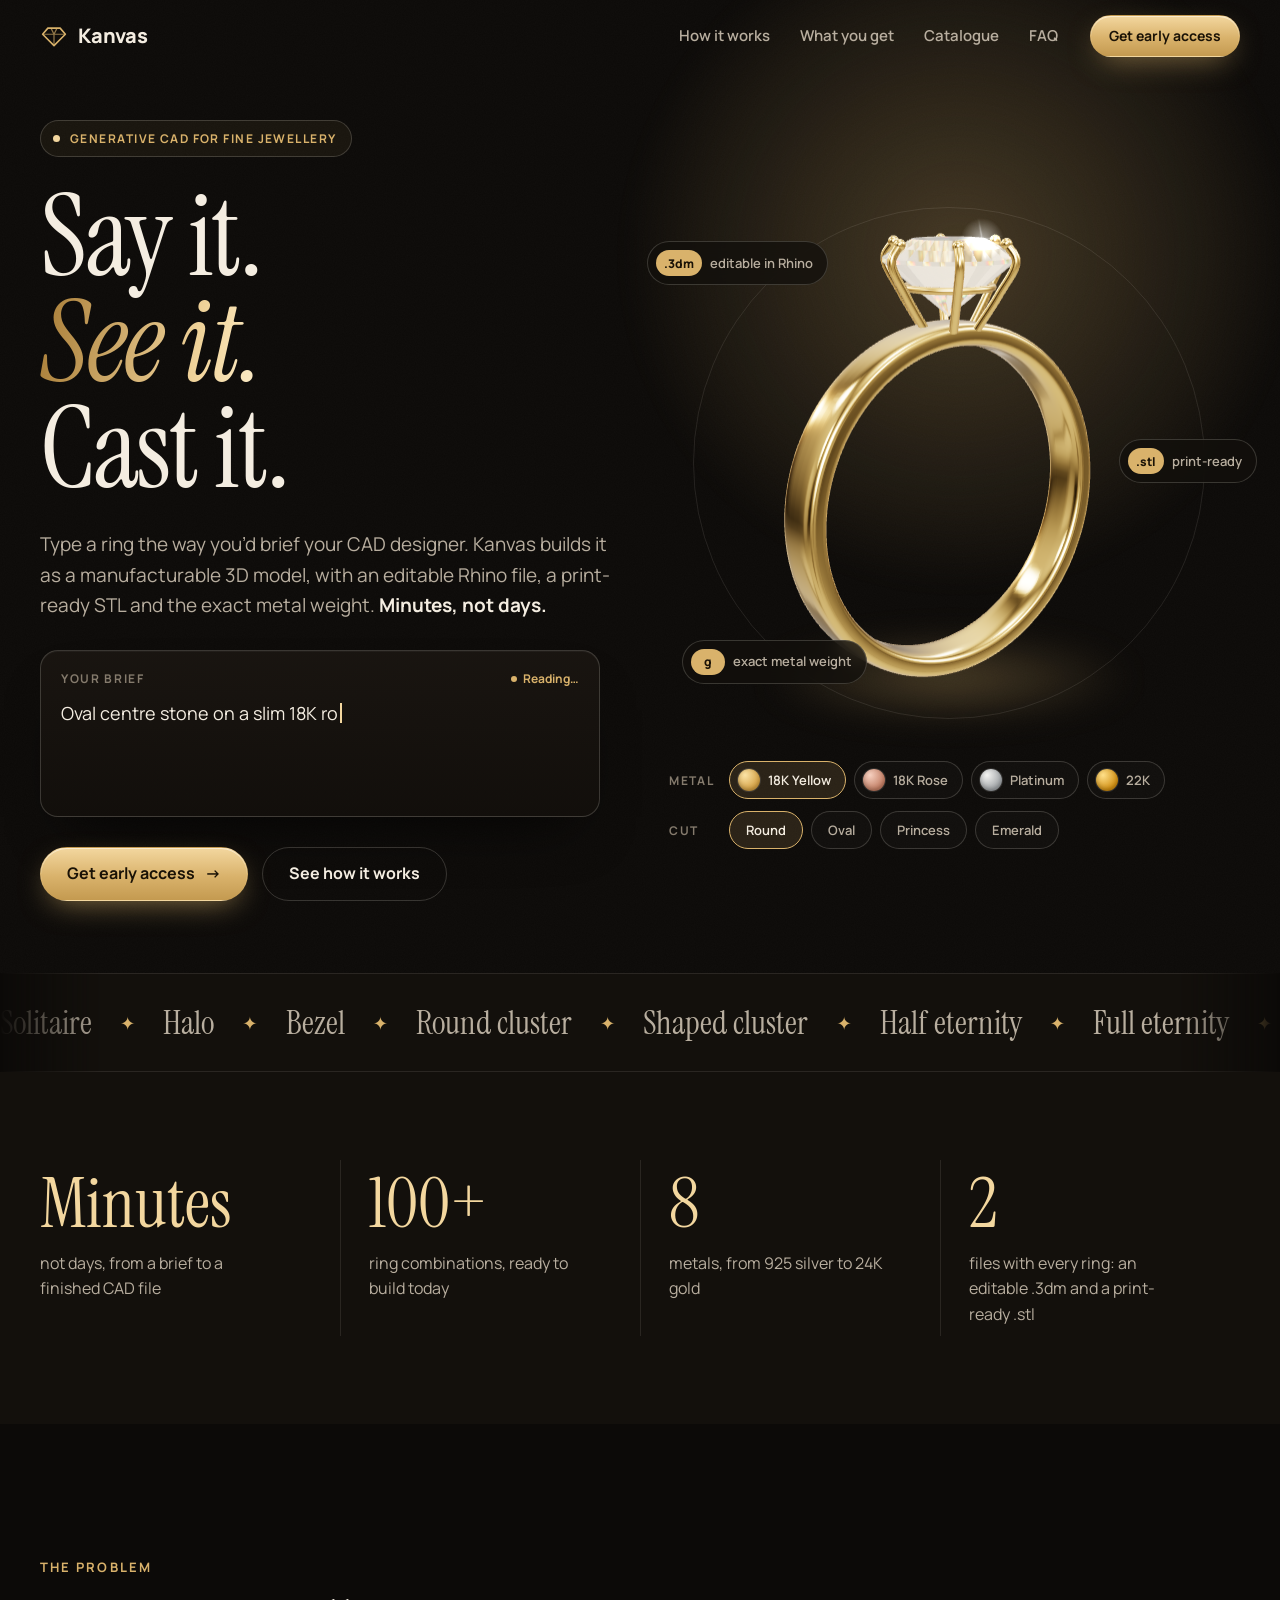
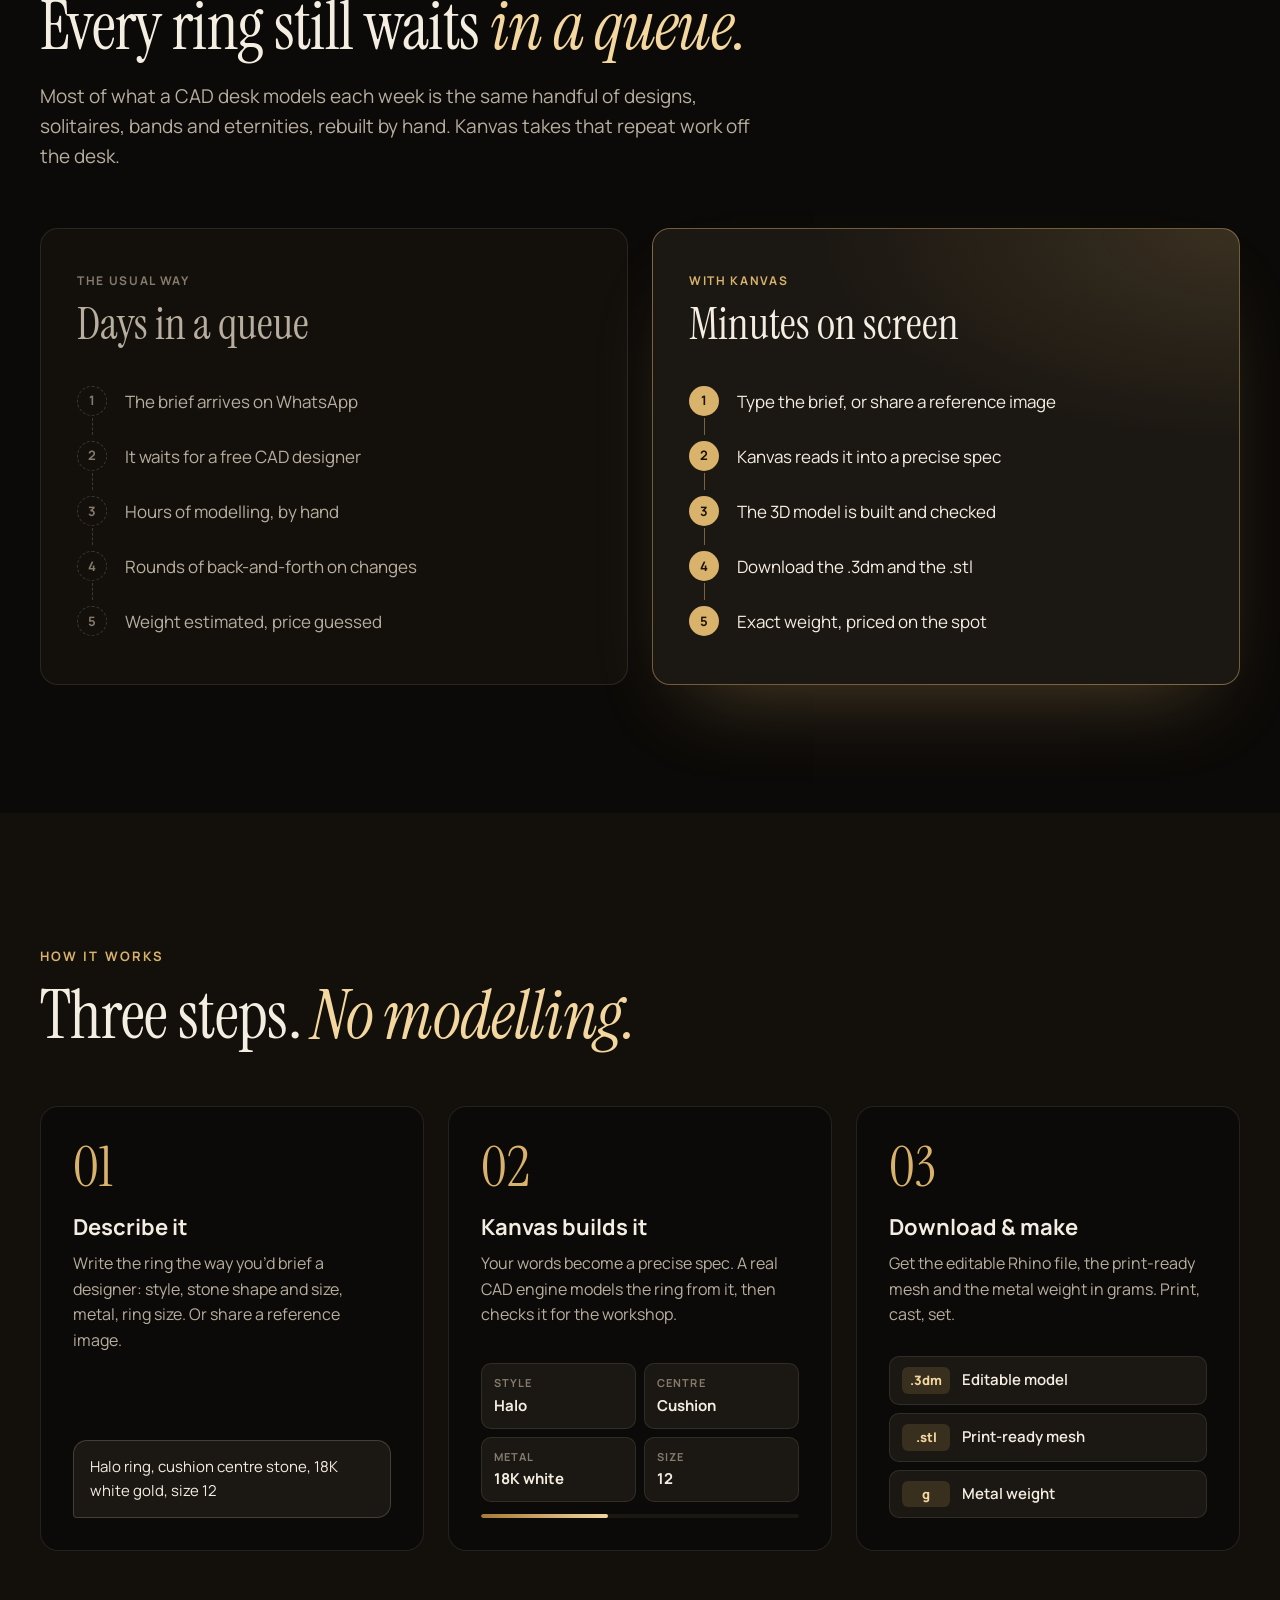
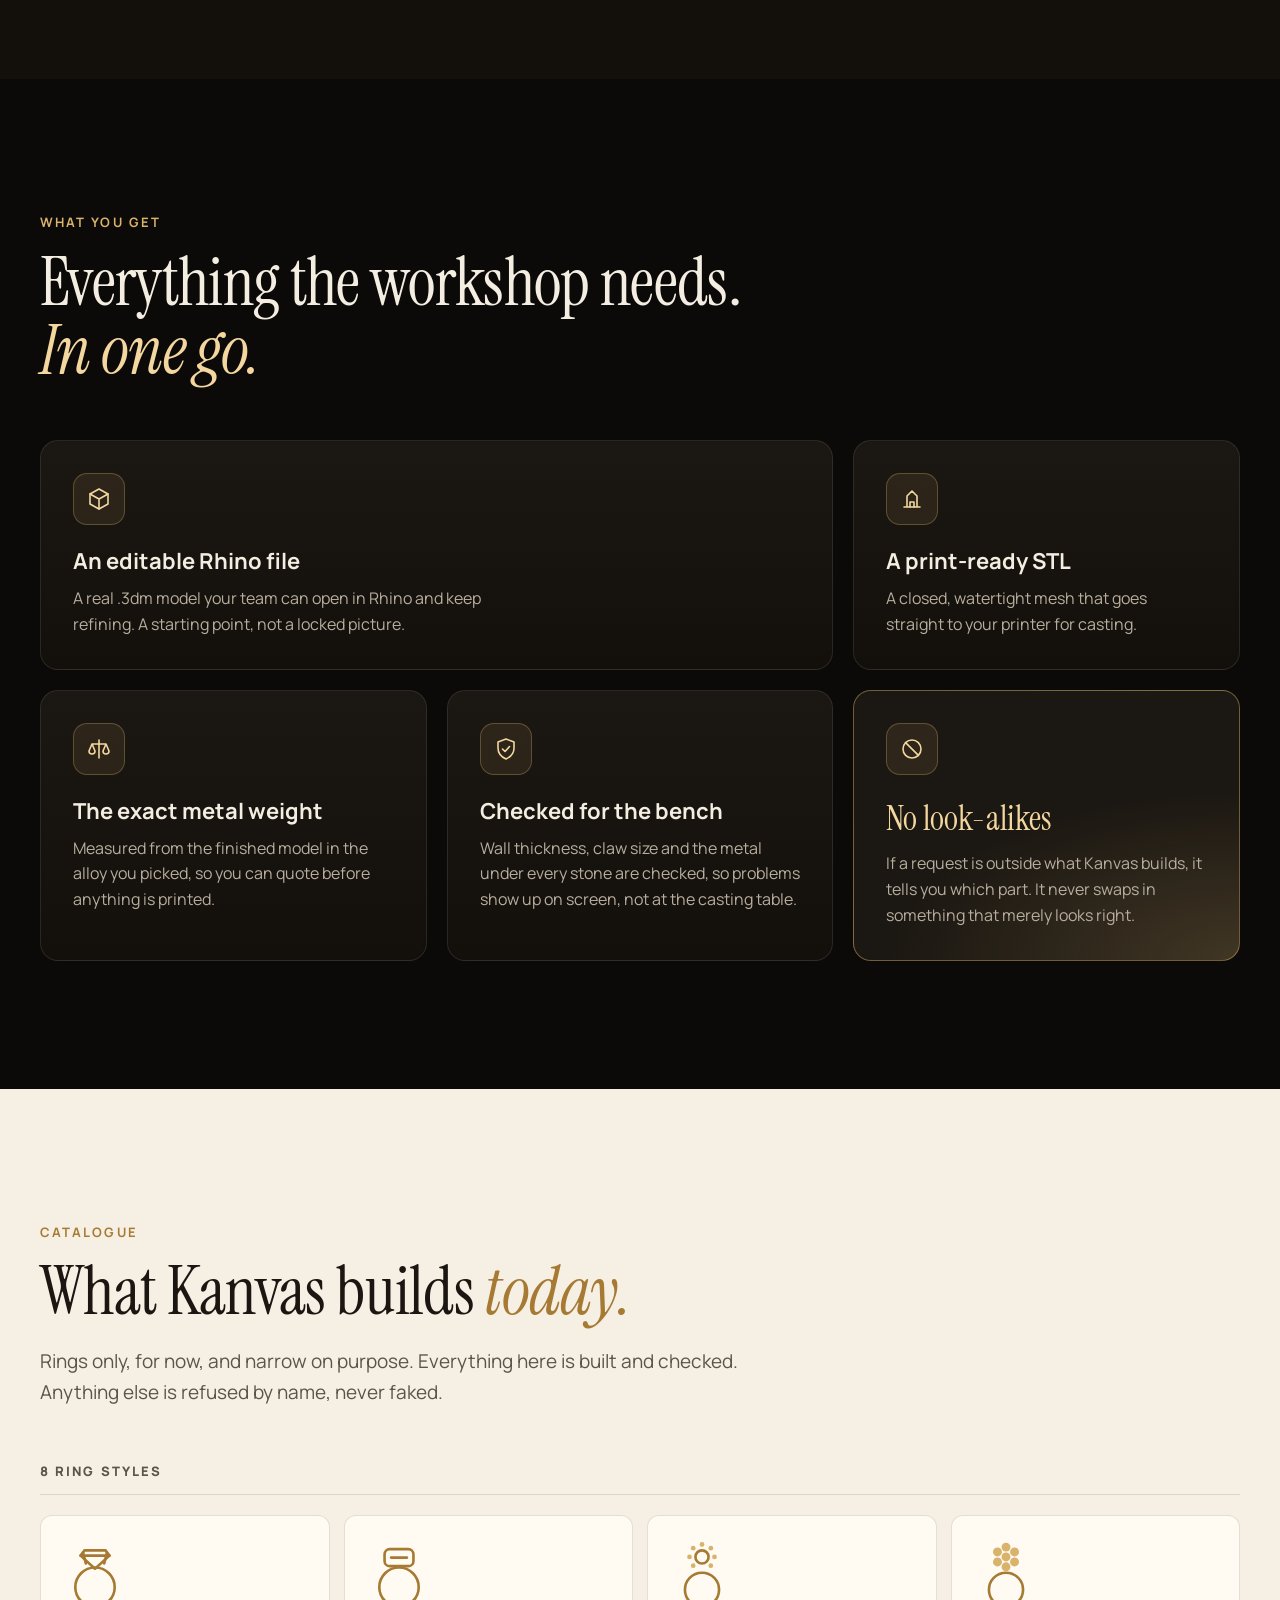
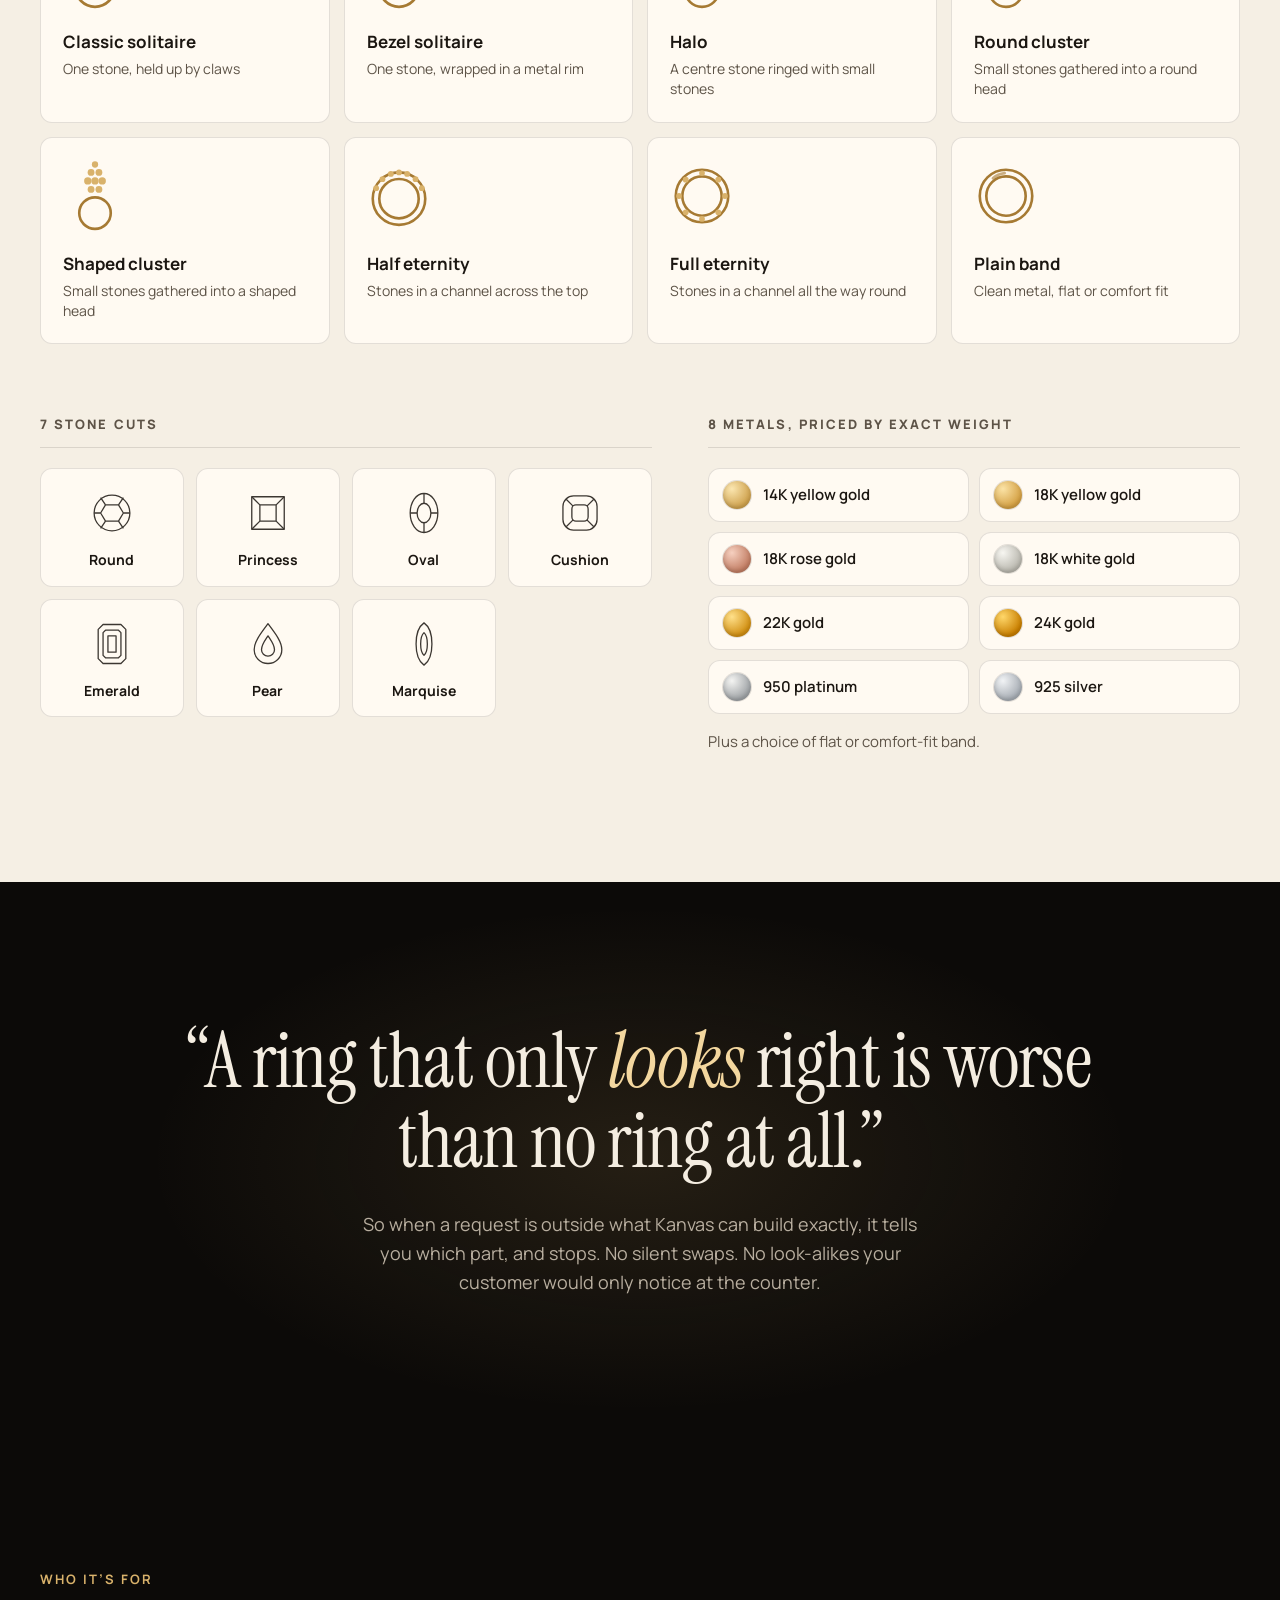
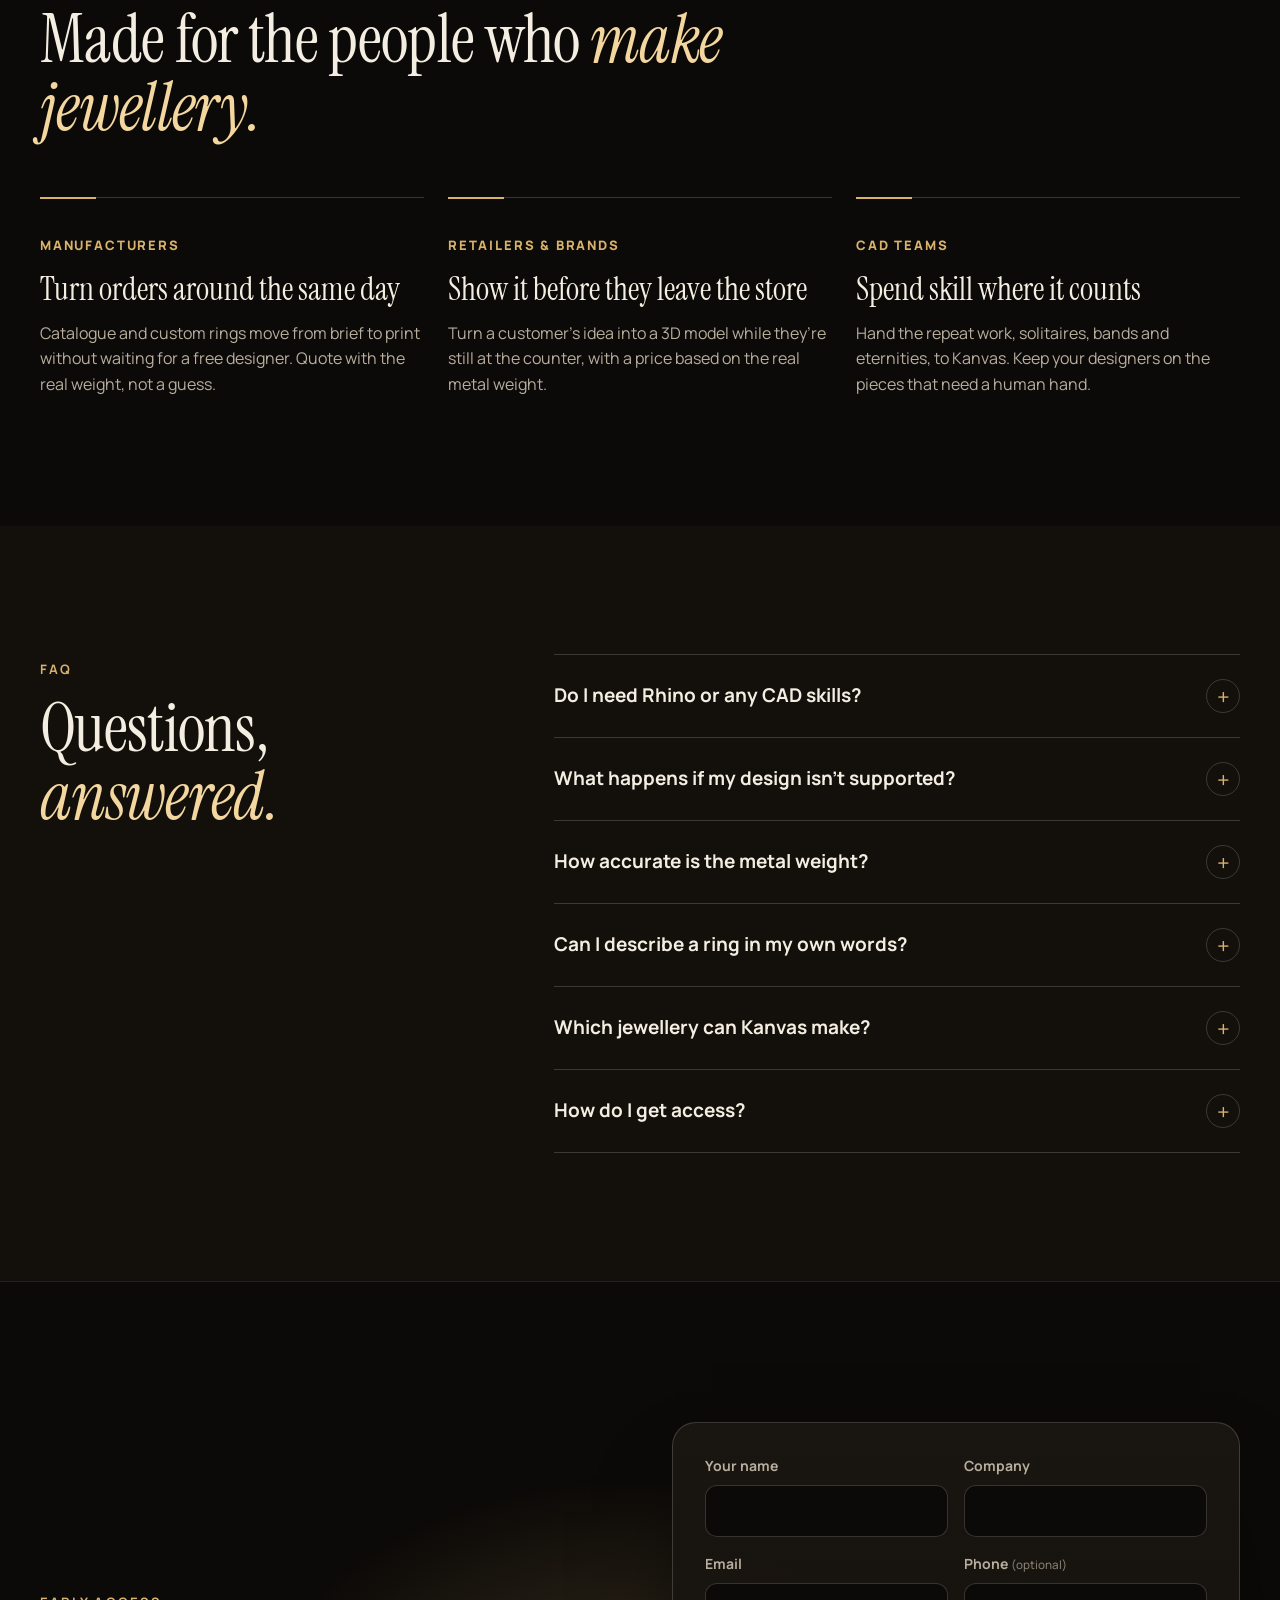
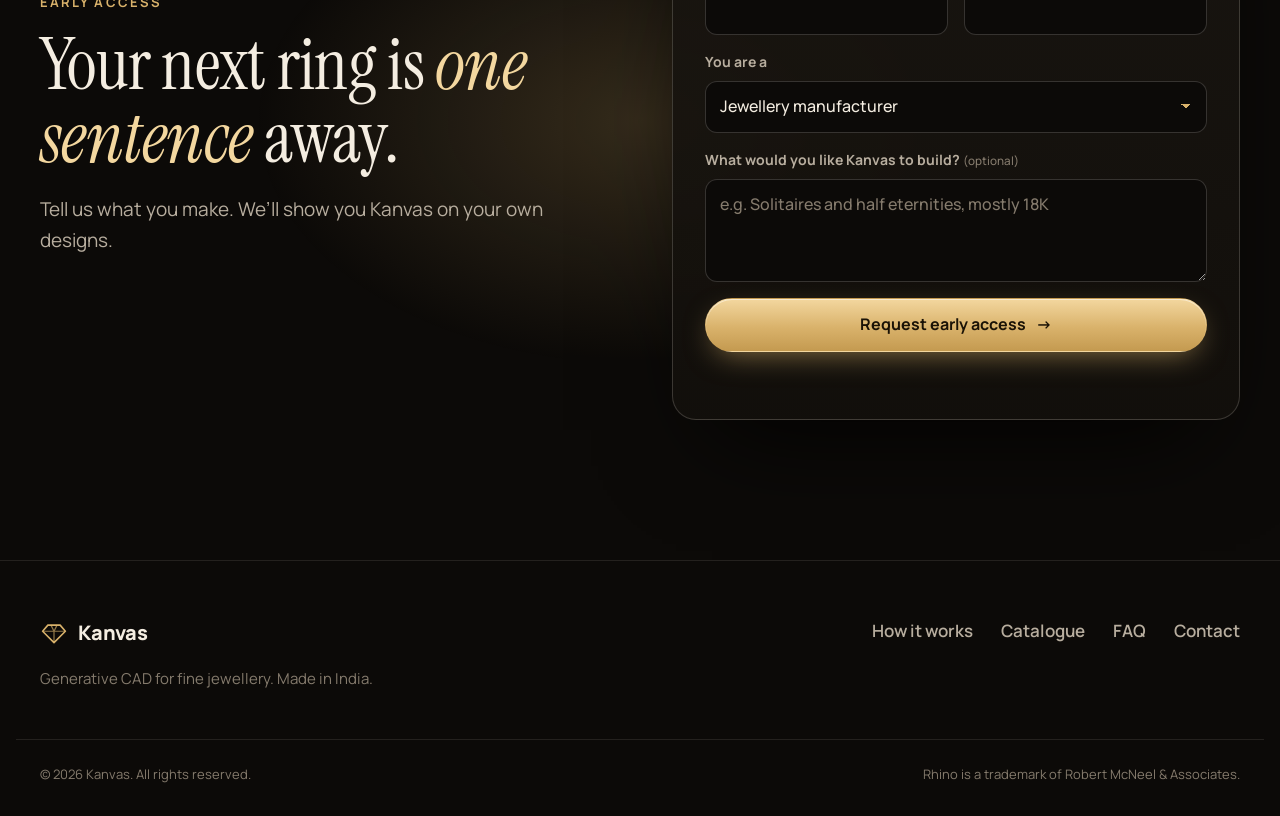
==== index.html @ 53a85f0c "first commit" ====
<!doctype html>
<html lang="en-IN">
<head>
  <meta charset="utf-8">
  <meta name="viewport" content="width=device-width, initial-scale=1, viewport-fit=cover">
  <title>Kanvas — Describe a ring. Get it CAD-ready in minutes.</title>
  <meta name="description" content="Kanvas is generative CAD for fine jewellery. Describe a ring in plain words and get a manufacturable 3D model: an editable Rhino file, a print-ready STL and the exact metal weight — in minutes, not days.">
  <meta name="theme-color" content="#0c0a08">

  <!-- Social previews. Replace /assets/og.png with the absolute URL
       (https://your-domain/assets/og.png) once the domain is live:
       WhatsApp, LinkedIn and Facebook ignore relative image paths. -->
  <meta property="og:type" content="website">
  <meta property="og:site_name" content="Kanvas">
  <meta property="og:title" content="Kanvas — Describe a ring. Get it CAD-ready in minutes.">
  <meta property="og:description" content="Generative CAD for fine jewellery. An editable Rhino file, a print-ready STL and the exact metal weight — from one sentence.">
  <meta property="og:image" content="/assets/og.png">
  <meta property="og:image:width" content="1200">
  <meta property="og:image:height" content="630">
  <meta name="twitter:card" content="summary_large_image">

  <link rel="icon" href="/assets/favicon.svg" type="image/svg+xml">
  <link rel="apple-touch-icon" href="/assets/apple-touch-icon.png">

  <link rel="preconnect" href="https://fonts.googleapis.com">
  <link rel="preconnect" href="https://fonts.gstatic.com" crossorigin>
  <link rel="stylesheet" href="https://fonts.googleapis.com/css2?family=Instrument+Serif:ital@0;1&family=Manrope:wght@400;500;600;700;800&display=swap">
  <link rel="stylesheet" href="/styles.css">
  <link rel="modulepreload" href="/vendor/three-0.185.1/three.core.min.js">

  <script type="application/ld+json">
  {
    "@context": "https://schema.org",
    "@type": "SoftwareApplication",
    "name": "Kanvas",
    "applicationCategory": "DesignApplication",
    "operatingSystem": "Web",
    "description": "Generative CAD for fine jewellery: describe a ring and get a manufacturable 3D model, an editable Rhino file, a print-ready STL and the exact metal weight."
  }
  </script>
</head>
<body>
  <a class="skip" href="#main">Skip to content</a>

  <!-- ───────────────────────── Navigation ───────────────────────── -->
  <header class="nav" data-nav>
    <div class="shell nav__inner">
      <a class="brand" href="#top" aria-label="Kanvas home">
        <svg class="brand__mark" viewBox="0 0 32 32" aria-hidden="true">
          <path d="M9 7h14l6 7-13 13L3 14z" fill="none" stroke="currentColor" stroke-width="1.8" stroke-linejoin="round"/>
          <path d="M3 14h26M12.5 7 16 14l3.5-7M16 14v13" fill="none" stroke="currentColor" stroke-width="1.4" stroke-linejoin="round" opacity=".65"/>
        </svg>
        <span>Kanvas</span>
      </a>

      <nav class="nav__links" id="nav-links" aria-label="Main">
        <a href="#how">How it works</a>
        <a href="#outputs">What you get</a>
        <a href="#catalogue">Catalogue</a>
        <a href="#faq">FAQ</a>
        <a class="btn btn--gold btn--sm nav__cta-mobile" href="#access">Get early access</a>
      </nav>

      <a class="btn btn--gold btn--sm nav__cta" href="#access">Get early access</a>

      <button class="nav__toggle" type="button" aria-expanded="false" aria-controls="nav-links" data-nav-toggle>
        <span class="sr-only">Open menu</span>
        <span aria-hidden="true"></span><span aria-hidden="true"></span>
      </button>
    </div>
  </header>

  <main id="main">

    <!-- ───────────────────────── Hero ───────────────────────── -->
    <section class="hero" id="top">
      <div class="hero__glow" aria-hidden="true"></div>
      <div class="shell hero__grid">

        <div class="hero__copy">
          <p class="eyebrow eyebrow--pill"><span class="dot" aria-hidden="true"></span> Generative CAD for fine jewellery</p>

          <h1 class="hero__title">
            Say it.<br>
            <em class="shine">See it.</em><br>
            Cast it.
          </h1>

          <p class="hero__lead">
            Type a ring the way you’d brief your CAD designer. Kanvas builds it as a
            manufacturable 3D model, with an editable Rhino file, a print-ready STL and the
            exact metal weight. <strong>Minutes, not days.</strong>
          </p>

          <!-- Live demo: the brief types itself, then the ring on the right changes to match. -->
          <div class="brief">
            <div class="brief__head">
              <span class="brief__label">Your brief</span>
              <span class="brief__status" data-brief-status>Reading…</span>
            </div>
            <p class="brief__text"><span data-brief-text>A round solitaire, about 1 carat, in 18K yellow gold. Comfort fit, size 14.</span><span class="caret" aria-hidden="true"></span></p>
            <ul class="brief__chips" data-brief-chips aria-label="What Kanvas read from the brief"></ul>
          </div>

          <div class="hero__ctas">
            <a class="btn btn--gold" href="#access">Get early access <span aria-hidden="true">→</span></a>
            <a class="btn btn--ghost" href="#how">See how it works</a>
          </div>
        </div>

        <div class="hero__stage-wrap">
          <div class="stage" data-stage>
            <!-- Shown until the 3D ring loads, and kept if the browser has no WebGL. -->
            <svg class="stage__fallback" viewBox="0 0 400 400" aria-hidden="true">
              <defs>
                <linearGradient id="fb-gold" x1="0" y1="0" x2="1" y2="1">
                  <stop offset="0" stop-color="#f6dca3"/><stop offset=".45" stop-color="#c9973f"/><stop offset="1" stop-color="#7a5320"/>
                </linearGradient>
                <linearGradient id="fb-gem" x1="0" y1="0" x2="0" y2="1">
                  <stop offset="0" stop-color="#ffffff"/><stop offset="1" stop-color="#b9c6d6"/>
                </linearGradient>
              </defs>
              <ellipse cx="200" cy="245" rx="112" ry="112" fill="none" stroke="url(#fb-gold)" stroke-width="22"/>
              <path d="M168 104h64l18 22-50 52-50-52z" fill="url(#fb-gem)" opacity=".92"/>
              <path d="M150 126h100M184 104l16 22 16-22M200 126v52" stroke="#8fa0b5" stroke-width="2" fill="none" opacity=".6"/>
            </svg>
            <canvas class="stage__canvas" data-ring-canvas aria-label="A 3D ring you can rotate by dragging" role="img"></canvas>

            <span class="tag tag--a" aria-hidden="true"><b>.3dm</b> editable in Rhino</span>
            <span class="tag tag--b" aria-hidden="true"><b>.stl</b> print-ready</span>
            <span class="tag tag--c" aria-hidden="true"><b>g</b> exact metal weight</span>
          </div>

          <div class="tryit" role="group" aria-label="Try it: change the ring">
            <div class="tryit__row">
              <span class="tryit__label">Metal</span>
              <div class="tryit__opts" data-control="metal">
                <button type="button" class="swatch" data-value="yellow18" aria-pressed="true" title="18K yellow gold"><i style="--c1:#fbe3a6;--c2:#d4a043"></i><span>18K Yellow</span></button>
                <button type="button" class="swatch" data-value="rose18" aria-pressed="false" title="18K rose gold"><i style="--c1:#f6d0c0;--c2:#c27d63"></i><span>18K Rose</span></button>
                <button type="button" class="swatch" data-value="platinum" aria-pressed="false" title="950 platinum"><i style="--c1:#f4f4f2;--c2:#9fa3a6"></i><span>Platinum</span></button>
                <button type="button" class="swatch" data-value="gold22" aria-pressed="false" title="22K gold"><i style="--c1:#ffe08a;--c2:#d18f12"></i><span>22K</span></button>
              </div>
            </div>
            <div class="tryit__row">
              <span class="tryit__label">Cut</span>
              <div class="tryit__opts" data-control="cut">
                <button type="button" class="pill" data-value="round" aria-pressed="true">Round</button>
                <button type="button" class="pill" data-value="oval" aria-pressed="false">Oval</button>
                <button type="button" class="pill" data-value="princess" aria-pressed="false">Princess</button>
                <button type="button" class="pill" data-value="emerald" aria-pressed="false">Emerald</button>
              </div>
            </div>
          </div>
        </div>

      </div>
    </section>

    <!-- ───────────────────────── Marquee ───────────────────────── -->
    <div class="marquee" aria-label="Ring styles, stone cuts and metals Kanvas builds">
      <div class="marquee__track">
        <ul>
          <li>Solitaire</li><li>Halo</li><li>Bezel</li><li>Round cluster</li><li>Shaped cluster</li><li>Half eternity</li><li>Full eternity</li><li>Plain band</li>
          <li>Round</li><li>Princess</li><li>Oval</li><li>Cushion</li><li>Emerald</li><li>Pear</li><li>Marquise</li>
          <li>14K</li><li>18K</li><li>22K</li><li>24K</li><li>Platinum</li><li>Silver</li>
        </ul>
        <ul aria-hidden="true">
          <li>Solitaire</li><li>Halo</li><li>Bezel</li><li>Round cluster</li><li>Shaped cluster</li><li>Half eternity</li><li>Full eternity</li><li>Plain band</li>
          <li>Round</li><li>Princess</li><li>Oval</li><li>Cushion</li><li>Emerald</li><li>Pear</li><li>Marquise</li>
          <li>14K</li><li>18K</li><li>22K</li><li>24K</li><li>Platinum</li><li>Silver</li>
        </ul>
      </div>
    </div>

    <!-- ───────────────────────── Numbers ───────────────────────── -->
    <section class="stats" aria-label="Kanvas in numbers">
      <div class="shell stats__grid">
        <div class="stat" data-reveal>
          <b class="stat__n">Minutes</b>
          <span>not days, from a brief to a finished CAD file</span>
        </div>
        <div class="stat" data-reveal>
          <b class="stat__n"><span data-count="100">100</span>+</b>
          <span>ring combinations, ready to build today</span>
        </div>
        <div class="stat" data-reveal>
          <b class="stat__n" data-count="8">8</b>
          <span>metals, from 925 silver to 24K gold</span>
        </div>
        <div class="stat" data-reveal>
          <b class="stat__n" data-count="2">2</b>
          <span>files with every ring: an editable .3dm and a print-ready .stl</span>
        </div>
      </div>
    </section>

    <!-- ───────────────────────── Before / after ───────────────────────── -->
    <section class="section">
      <div class="shell">
        <div class="section__head" data-reveal>
          <p class="eyebrow">The problem</p>
          <h2>Every ring still waits <em>in a queue.</em></h2>
          <p class="section__sub">
            Most of what a CAD desk models each week is the same handful of designs,
            solitaires, bands and eternities, rebuilt by hand. Kanvas takes that repeat work
            off the desk.
          </p>
        </div>

        <div class="versus">
          <article class="versus__card versus__card--old" data-reveal>
            <header>
              <span class="versus__tag">The usual way</span>
              <h3>Days in a queue</h3>
            </header>
            <ol class="timeline">
              <li>The brief arrives on WhatsApp</li>
              <li>It waits for a free CAD designer</li>
              <li>Hours of modelling, by hand</li>
              <li>Rounds of back-and-forth on changes</li>
              <li>Weight estimated, price guessed</li>
            </ol>
          </article>

          <article class="versus__card versus__card--new" data-reveal>
            <header>
              <span class="versus__tag">With Kanvas</span>
              <h3>Minutes on screen</h3>
            </header>
            <ol class="timeline timeline--gold">
              <li>Type the brief, or share a reference image</li>
              <li>Kanvas reads it into a precise spec</li>
              <li>The 3D model is built and checked</li>
              <li>Download the .3dm and the .stl</li>
              <li>Exact weight, priced on the spot</li>
            </ol>
          </article>
        </div>
      </div>
    </section>

    <!-- ───────────────────────── How it works ───────────────────────── -->
    <section class="section section--tint" id="how">
      <div class="shell">
        <div class="section__head" data-reveal>
          <p class="eyebrow">How it works</p>
          <h2>Three steps. <em>No modelling.</em></h2>
        </div>

        <div class="steps">
          <article class="step" data-reveal>
            <span class="step__n">01</span>
            <h3>Describe it</h3>
            <p>Write the ring the way you’d brief a designer: style, stone shape and size, metal, ring size. Or share a reference image.</p>
            <div class="step__visual">
              <div class="bubble">Halo ring, cushion centre stone, 18K white gold, size 12</div>
            </div>
          </article>

          <article class="step" data-reveal>
            <span class="step__n">02</span>
            <h3>Kanvas builds it</h3>
            <p>Your words become a precise spec. A real CAD engine models the ring from it, then checks it for the workshop.</p>
            <div class="step__visual">
              <dl class="spec">
                <div><dt>Style</dt><dd>Halo</dd></div>
                <div><dt>Centre</dt><dd>Cushion</dd></div>
                <div><dt>Metal</dt><dd>18K white</dd></div>
                <div><dt>Size</dt><dd>12</dd></div>
              </dl>
              <div class="progress" aria-hidden="true"><i></i></div>
            </div>
          </article>

          <article class="step" data-reveal>
            <span class="step__n">03</span>
            <h3>Download &amp; make</h3>
            <p>Get the editable Rhino file, the print-ready mesh and the metal weight in grams. Print, cast, set.</p>
            <div class="step__visual">
              <ul class="files">
                <li><span class="files__ext">.3dm</span> Editable model</li>
                <li><span class="files__ext">.stl</span> Print-ready mesh</li>
                <li><span class="files__ext">g</span> Metal weight</li>
              </ul>
            </div>
          </article>
        </div>
      </div>
    </section>

    <!-- ───────────────────────── Outputs ───────────────────────── -->
    <section class="section" id="outputs">
      <div class="shell">
        <div class="section__head" data-reveal>
          <p class="eyebrow">What you get</p>
          <h2>Everything the workshop needs. <em>In one go.</em></h2>
        </div>

        <div class="bento">
          <article class="card card--wide" data-reveal>
            <div class="card__icon" aria-hidden="true">
              <svg viewBox="0 0 24 24"><path d="M12 2 3 7v10l9 5 9-5V7z"/><path d="M3 7l9 5 9-5M12 12v10"/></svg>
            </div>
            <h3>An editable Rhino file</h3>
            <p>A real .3dm model your team can open in Rhino and keep refining. A starting point, not a locked picture.</p>
          </article>

          <article class="card" data-reveal>
            <div class="card__icon" aria-hidden="true">
              <svg viewBox="0 0 24 24"><path d="M4 20h16M7 20V9l5-5 5 5v11"/><path d="M10 20v-5h4v5"/></svg>
            </div>
            <h3>A print-ready STL</h3>
            <p>A closed, watertight mesh that goes straight to your printer for casting.</p>
          </article>

          <article class="card" data-reveal>
            <div class="card__icon" aria-hidden="true">
              <svg viewBox="0 0 24 24"><path d="M12 3v18M5 7h14M5 7l-3 7a3 3 0 0 0 6 0zM19 7l-3 7a3 3 0 0 0 6 0z"/></svg>
            </div>
            <h3>The exact metal weight</h3>
            <p>Measured from the finished model in the alloy you picked, so you can quote before anything is printed.</p>
          </article>

          <article class="card" data-reveal>
            <div class="card__icon" aria-hidden="true">
              <svg viewBox="0 0 24 24"><path d="M12 2 4 5v6c0 5 3.5 9 8 11 4.5-2 8-6 8-11V5z"/><path d="m8.5 12 2.5 2.5 4.5-5"/></svg>
            </div>
            <h3>Checked for the bench</h3>
            <p>Wall thickness, claw size and the metal under every stone are checked, so problems show up on screen, not at the casting table.</p>
          </article>

          <article class="card card--gold" data-reveal>
            <div class="card__icon" aria-hidden="true">
              <svg viewBox="0 0 24 24"><circle cx="12" cy="12" r="9"/><path d="M5.6 5.6l12.8 12.8"/></svg>
            </div>
            <h3>No look-alikes</h3>
            <p>If a request is outside what Kanvas builds, it tells you which part. It never swaps in something that merely looks right.</p>
          </article>
        </div>
      </div>
    </section>

    <!-- ───────────────────────── Catalogue ───────────────────────── -->
    <section class="section section--paper" id="catalogue">
      <div class="shell">
        <div class="section__head" data-reveal>
          <p class="eyebrow">Catalogue</p>
          <h2>What Kanvas builds <em>today.</em></h2>
          <p class="section__sub">
            Rings only, for now, and narrow on purpose. Everything here is built and checked.
            Anything else is refused by name, never faked.
          </p>
        </div>

        <h3 class="cat__title" data-reveal>8 ring styles</h3>
        <ul class="styles">
          <li class="style" data-reveal>
            <svg viewBox="0 0 64 64" aria-hidden="true"><circle cx="32" cy="42" r="15"/><path d="M24 14h16l3 4-11 10-11-10z"/><path d="M21 18h22M25 24l-2-8M39 24l2-8"/></svg>
            <b>Classic solitaire</b><span>One stone, held up by claws</span>
          </li>
          <li class="style" data-reveal>
            <svg viewBox="0 0 64 64" aria-hidden="true"><circle cx="32" cy="42" r="15"/><rect x="21" y="13" width="22" height="13" rx="4"/><path d="M26 19.5h12"/></svg>
            <b>Bezel solitaire</b><span>One stone, wrapped in a metal rim</span>
          </li>
          <li class="style" data-reveal>
            <svg viewBox="0 0 64 64" aria-hidden="true"><circle cx="32" cy="44" r="13"/><circle cx="32" cy="19" r="5"/><g class="fill"><circle cx="32" cy="9.5" r="1.8"/><circle cx="38.7" cy="12.3" r="1.8"/><circle cx="41.5" cy="19" r="1.8"/><circle cx="38.7" cy="25.7" r="1.8"/><circle cx="25.3" cy="25.7" r="1.8"/><circle cx="22.5" cy="19" r="1.8"/><circle cx="25.3" cy="12.3" r="1.8"/></g></svg>
            <b>Halo</b><span>A centre stone ringed with small stones</span>
          </li>
          <li class="style" data-reveal>
            <svg viewBox="0 0 64 64" aria-hidden="true"><circle cx="32" cy="44" r="13"/><g class="fill"><circle cx="32" cy="19" r="3.4"/><circle cx="32" cy="11.5" r="3.4"/><circle cx="32" cy="26.5" r="3.4"/><circle cx="25.5" cy="15.2" r="3.4"/><circle cx="38.5" cy="15.2" r="3.4"/><circle cx="25.5" cy="22.8" r="3.4"/><circle cx="38.5" cy="22.8" r="3.4"/></g></svg>
            <b>Round cluster</b><span>Small stones gathered into a round head</span>
          </li>
          <li class="style" data-reveal>
            <svg viewBox="0 0 64 64" aria-hidden="true"><circle cx="32" cy="45" r="12"/><g class="fill"><circle cx="32" cy="8" r="2.4"/><circle cx="29" cy="14" r="2.6"/><circle cx="35" cy="14" r="2.6"/><circle cx="26.5" cy="20.5" r="2.8"/><circle cx="32" cy="20.5" r="2.8"/><circle cx="37.5" cy="20.5" r="2.8"/><circle cx="29" cy="27" r="2.6"/><circle cx="35" cy="27" r="2.6"/></g></svg>
            <b>Shaped cluster</b><span>Small stones gathered into a shaped head</span>
          </li>
          <li class="style" data-reveal>
            <svg viewBox="0 0 64 64" aria-hidden="true"><circle cx="32" cy="34" r="20"/><circle cx="32" cy="34" r="15"/><g class="fill"><circle cx="14.6" cy="26" r="2.2"/><circle cx="19.4" cy="19.2" r="2.2"/><circle cx="25.8" cy="15.2" r="2.2"/><circle cx="32" cy="14" r="2.2"/><circle cx="38.2" cy="15.2" r="2.2"/><circle cx="44.6" cy="19.2" r="2.2"/><circle cx="49.4" cy="26" r="2.2"/></g></svg>
            <b>Half eternity</b><span>Stones in a channel across the top</span>
          </li>
          <li class="style" data-reveal>
            <svg viewBox="0 0 64 64" aria-hidden="true"><circle cx="32" cy="32" r="20"/><circle cx="32" cy="32" r="15"/><g class="fill"><circle cx="32" cy="14.5" r="2.2"/><circle cx="44.4" cy="19.6" r="2.2"/><circle cx="49.5" cy="32" r="2.2"/><circle cx="44.4" cy="44.4" r="2.2"/><circle cx="32" cy="49.5" r="2.2"/><circle cx="19.6" cy="44.4" r="2.2"/><circle cx="14.5" cy="32" r="2.2"/><circle cx="19.6" cy="19.6" r="2.2"/></g></svg>
            <b>Full eternity</b><span>Stones in a channel all the way round</span>
          </li>
          <li class="style" data-reveal>
            <svg viewBox="0 0 64 64" aria-hidden="true"><circle cx="32" cy="32" r="20"/><circle cx="32" cy="32" r="15"/><path d="M22 18.5a17.5 17.5 0 0 1 9-3.9" opacity=".6"/></svg>
            <b>Plain band</b><span>Clean metal, flat or comfort fit</span>
          </li>
        </ul>

        <div class="cat__split">
          <div>
            <h3 class="cat__title" data-reveal>7 stone cuts</h3>
            <ul class="cuts">
              <li data-reveal><svg viewBox="0 0 64 64" aria-hidden="true"><circle cx="32" cy="32" r="22"/><path d="M24 22h16l6 10-6 10H24l-6-10z"/><path d="M24 22 18 13M40 22l6-9M46 32h8M40 42l6 9M24 42l-6 9M18 32h-8"/></svg>Round</li>
              <li data-reveal><svg viewBox="0 0 64 64" aria-hidden="true"><rect x="12" y="12" width="40" height="40"/><rect x="22" y="22" width="20" height="20"/><path d="M12 12l10 10M52 12 42 22M52 52 42 42M12 52l10-10"/></svg>Princess</li>
              <li data-reveal><svg viewBox="0 0 64 64" aria-hidden="true"><ellipse cx="32" cy="32" rx="17" ry="24"/><ellipse cx="32" cy="32" rx="8.5" ry="12"/><path d="M32 8v12M32 44v12M15 32h8.5M40.5 32H49"/></svg>Oval</li>
              <li data-reveal><svg viewBox="0 0 64 64" aria-hidden="true"><rect x="11" y="11" width="42" height="42" rx="13"/><rect x="22" y="22" width="20" height="20" rx="5"/><path d="M15 15l8.5 8.5M49 15l-8.5 8.5M49 49l-8.5-8.5M15 49l8.5-8.5"/></svg>Cushion</li>
              <li data-reveal><svg viewBox="0 0 64 64" aria-hidden="true"><path d="M21 8h22l6 6v36l-6 6H21l-6-6V14z"/><path d="M24 15h16l3 3v28l-3 3H24l-3-3V18z"/><path d="M27 22h10v20H27z"/></svg>Emerald</li>
              <li data-reveal><svg viewBox="0 0 64 64" aria-hidden="true"><path d="M32 7c9 12 17 22 17 32a17 17 0 0 1-34 0c0-10 8-20 17-32z"/><path d="M32 22c4 6 8 11 8 17a8 8 0 0 1-16 0c0-6 4-11 8-17z"/></svg>Pear</li>
              <li data-reveal><svg viewBox="0 0 64 64" aria-hidden="true"><path d="M32 6c13 9 13 43 0 52-13-9-13-43 0-52z"/><path d="M32 18c5.5 5 5.5 23 0 28-5.5-5-5.5-23 0-28z"/></svg>Marquise</li>
            </ul>
          </div>

          <div>
            <h3 class="cat__title" data-reveal>8 metals, priced by exact weight</h3>
            <ul class="metals">
              <li data-reveal><i style="--c1:#fbe6b0;--c2:#cfa24e"></i>14K yellow gold</li>
              <li data-reveal><i style="--c1:#fbe3a6;--c2:#d4a043"></i>18K yellow gold</li>
              <li data-reveal><i style="--c1:#f6d0c0;--c2:#c27d63"></i>18K rose gold</li>
              <li data-reveal><i style="--c1:#f7f6f1;--c2:#b9b7ae"></i>18K white gold</li>
              <li data-reveal><i style="--c1:#ffe08a;--c2:#d18f12"></i>22K gold</li>
              <li data-reveal><i style="--c1:#ffd76a;--c2:#c97f00"></i>24K gold</li>
              <li data-reveal><i style="--c1:#f4f4f2;--c2:#9fa3a6"></i>950 platinum</li>
              <li data-reveal><i style="--c1:#f1f3f5;--c2:#a7adb4"></i>925 silver</li>
            </ul>
            <p class="cat__note" data-reveal>Plus a choice of flat or comfort-fit band.</p>
          </div>
        </div>
      </div>
    </section>

    <!-- ───────────────────────── Promise ───────────────────────── -->
    <section class="promise">
      <div class="shell">
        <blockquote data-reveal>
          <p>“A ring that only <em>looks</em> right is worse than no ring at all.”</p>
        </blockquote>
        <p class="promise__sub" data-reveal>
          So when a request is outside what Kanvas can build exactly, it tells you which part,
          and stops. No silent swaps. No look-alikes your customer would only notice at the counter.
        </p>
      </div>
    </section>

    <!-- ───────────────────────── Who it's for ───────────────────────── -->
    <section class="section">
      <div class="shell">
        <div class="section__head" data-reveal>
          <p class="eyebrow">Who it’s for</p>
          <h2>Made for the people who <em>make jewellery.</em></h2>
        </div>

        <div class="who">
          <article class="who__card" data-reveal>
            <span class="who__n">Manufacturers</span>
            <h3>Turn orders around the same day</h3>
            <p>Catalogue and custom rings move from brief to print without waiting for a free designer. Quote with the real weight, not a guess.</p>
          </article>
          <article class="who__card" data-reveal>
            <span class="who__n">Retailers &amp; brands</span>
            <h3>Show it before they leave the store</h3>
            <p>Turn a customer’s idea into a 3D model while they’re still at the counter, with a price based on the real metal weight.</p>
          </article>
          <article class="who__card" data-reveal>
            <span class="who__n">CAD teams</span>
            <h3>Spend skill where it counts</h3>
            <p>Hand the repeat work, solitaires, bands and eternities, to Kanvas. Keep your designers on the pieces that need a human hand.</p>
          </article>
        </div>
      </div>
    </section>

    <!-- ───────────────────────── FAQ ───────────────────────── -->
    <section class="section section--tint" id="faq">
      <div class="shell faq">
        <div class="section__head" data-reveal>
          <p class="eyebrow">FAQ</p>
          <h2>Questions, <em>answered.</em></h2>
        </div>

        <div class="faq__list">
          <details data-reveal>
            <summary>Do I need Rhino or any CAD skills?</summary>
            <p>No. You describe the ring in your browser. You get back a .3dm file, which opens in Rhino if your team uses it, and an .stl mesh that works with any 3D printer or slicer.</p>
          </details>
          <details data-reveal>
            <summary>What happens if my design isn’t supported?</summary>
            <p>Kanvas tells you exactly which part it can’t build yet, such as the stone shape or the band style. It never quietly swaps in a similar-looking ring.</p>
          </details>
          <details data-reveal>
            <summary>How accurate is the metal weight?</summary>
            <p>It is measured from the finished 3D model using the density of the alloy you chose, not looked up from a rough table.</p>
          </details>
          <details data-reveal>
            <summary>Can I describe a ring in my own words?</summary>
            <p>Yes. Write it the way you’d brief a CAD designer: style, stone shape and size, metal and ring size. You can also share a reference image.</p>
          </details>
          <details data-reveal>
            <summary>Which jewellery can Kanvas make?</summary>
            <p>Rings, today: 8 styles, 7 stone cuts, 2 band profiles and 8 metals. Pendants and earrings aren’t supported yet.</p>
          </details>
          <details data-reveal>
            <summary>How do I get access?</summary>
            <p>Kanvas is in early access. Leave your details below and we’ll get in touch.</p>
          </details>
        </div>
      </div>
    </section>

    <!-- ───────────────────────── CTA / form ───────────────────────── -->
    <section class="cta" id="access">
      <div class="cta__glow" aria-hidden="true"></div>
      <div class="shell cta__grid">
        <div class="cta__copy" data-reveal>
          <p class="eyebrow">Early access</p>
          <h2>Your next ring is <em>one sentence</em> away.</h2>
          <p class="section__sub">Tell us what you make. We’ll show you Kanvas on your own designs.</p>
        </div>

        <form class="form" data-access-form novalidate data-reveal>
          <div class="form__row">
            <label>Your name<input name="name" autocomplete="name" required></label>
            <label>Company<input name="company" autocomplete="organization" required></label>
          </div>
          <div class="form__row">
            <label>Email<input name="email" type="email" autocomplete="email" required></label>
            <label><span>Phone <small>(optional)</small></span><input name="phone" type="tel" autocomplete="tel"></label>
          </div>
          <label>You are a
            <select name="role">
              <option>Jewellery manufacturer</option>
              <option>Retailer or brand</option>
              <option>CAD studio or designer</option>
              <option>Something else</option>
            </select>
          </label>
          <label><span>What would you like Kanvas to build? <small>(optional)</small></span>
            <textarea name="message" rows="3" placeholder="e.g. Solitaires and half eternities, mostly 18K"></textarea>
          </label>
          <button class="btn btn--gold btn--block" type="submit">Request early access <span aria-hidden="true">→</span></button>
          <p class="form__status" data-form-status role="status"></p>
        </form>
      </div>
    </section>

  </main>

  <!-- ───────────────────────── Footer ───────────────────────── -->
  <footer class="footer">
    <div class="shell footer__inner">
      <div>
        <a class="brand" href="#top" aria-label="Kanvas home">
          <svg class="brand__mark" viewBox="0 0 32 32" aria-hidden="true">
            <path d="M9 7h14l6 7-13 13L3 14z" fill="none" stroke="currentColor" stroke-width="1.8" stroke-linejoin="round"/>
            <path d="M3 14h26M12.5 7 16 14l3.5-7M16 14v13" fill="none" stroke="currentColor" stroke-width="1.4" stroke-linejoin="round" opacity=".65"/>
          </svg>
          <span>Kanvas</span>
        </a>
        <p class="footer__tag">Generative CAD for fine jewellery. Made in India.</p>
      </div>
      <nav class="footer__links" aria-label="Footer">
        <a href="#how">How it works</a>
        <a href="#catalogue">Catalogue</a>
        <a href="#faq">FAQ</a>
        <a href="#access" data-contact>Contact</a>
      </nav>
    </div>
    <div class="shell footer__legal">
      <span>© <span data-year>2026</span> Kanvas. All rights reserved.</span>
      <span>Rhino is a trademark of Robert McNeel &amp; Associates.</span>
    </div>
  </footer>

  <script type="module" src="/main.js"></script>
</body>
</html>
---- styles.css ----
/* ==========================================================================
   Kanvas marketing site
   Dark, warm "jeweller's showcase" palette with one light paper section.
   ========================================================================== */

:root {
  --ink: #0c0a08;
  --ink-2: #13100c;
  --ink-3: #1b1712;
  --line: rgba(244, 237, 225, 0.1);
  --line-2: rgba(244, 237, 225, 0.18);

  --ivory: #f4ede1;
  --ivory-dim: #b8ae9f;
  --ivory-faint: #857b6d;

  --gold: #d9b26b;
  --gold-hi: #f3d79f;
  --gold-lo: #a67a33;

  --paper: #f5efe4;
  --paper-2: #ece4d6;
  --paper-ink: #1b1611;
  --paper-muted: #5d5347;
  --paper-line: rgba(27, 22, 17, 0.12);

  --serif: "Instrument Serif", "Times New Roman", serif;
  --sans: "Manrope", system-ui, -apple-system, "Segoe UI", sans-serif;

  --radius: 18px;
  --radius-sm: 12px;
  --shell: 1200px;
  --gutter: 24px;

  --ease: cubic-bezier(0.22, 1, 0.36, 1);
}

@media (max-width: 640px) {
  :root { --gutter: 16px; }
}

*, *::before, *::after { box-sizing: border-box; }

html {
  scroll-behavior: smooth;
  scroll-padding-top: 84px;
  -webkit-text-size-adjust: 100%;
}

body {
  margin: 0;
  background: var(--ink);
  color: var(--ivory);
  font-family: var(--sans);
  font-size: 17px;
  line-height: 1.6;
  -webkit-font-smoothing: antialiased;
  overflow-x: clip;
}

img, svg, canvas { display: block; max-width: 100%; }
a { color: inherit; text-decoration: none; }
button { font: inherit; color: inherit; }

h1, h2, h3 { margin: 0; font-weight: 400; }
p { margin: 0; }
ul, ol { margin: 0; padding: 0; list-style: none; }

::selection { background: var(--gold); color: var(--ink); }

:focus-visible {
  outline: 2px solid var(--gold-hi);
  outline-offset: 3px;
  border-radius: 6px;
}

.sr-only {
  position: absolute; width: 1px; height: 1px; padding: 0; margin: -1px;
  overflow: hidden; clip: rect(0 0 0 0); white-space: nowrap; border: 0;
}

.skip {
  position: absolute; left: 16px; top: -60px; z-index: 100;
  background: var(--gold); color: var(--ink); padding: 10px 16px; border-radius: 10px;
  font-weight: 700;
}
.skip:focus { top: 16px; }

.shell {
  width: 100%;
  max-width: calc(var(--shell) + var(--gutter) * 2);
  margin-inline: auto;
  padding-inline: var(--gutter);
}

/* ---------- Type helpers ---------- */

.eyebrow {
  display: inline-flex; align-items: center; gap: 10px;
  font-size: 13px; font-weight: 700; letter-spacing: 0.16em; text-transform: uppercase;
  color: var(--gold);
}

.eyebrow--pill {
  padding: 8px 14px 8px 12px;
  border: 1px solid var(--line-2);
  border-radius: 999px;
  background: rgba(217, 178, 107, 0.06);
  letter-spacing: 0.12em;
  font-size: 12px;
}

.dot {
  width: 7px; height: 7px; border-radius: 50%;
  background: var(--gold-hi);
  box-shadow: 0 0 0 0 rgba(243, 215, 159, 0.6);
  animation: pulse 2.4s infinite;
}

@keyframes pulse {
  0% { box-shadow: 0 0 0 0 rgba(243, 215, 159, 0.55); }
  70% { box-shadow: 0 0 0 9px rgba(243, 215, 159, 0); }
  100% { box-shadow: 0 0 0 0 rgba(243, 215, 159, 0); }
}

h2 {
  font-family: var(--serif);
  font-size: clamp(2.4rem, 5.2vw, 4.25rem);
  line-height: 1.02;
  letter-spacing: -0.01em;
  margin-top: 14px;
}

h2 em, h1 em, blockquote em {
  font-style: italic;
  color: var(--gold-hi);
}

h3 { font-weight: 700; font-size: 20px; line-height: 1.3; }

.section__head { max-width: 760px; margin-bottom: 56px; }
.section__sub { margin-top: 20px; color: var(--ivory-dim); font-size: 19px; max-width: 60ch; }

/* ---------- Buttons ---------- */

.btn {
  --h: 54px;
  display: inline-flex; align-items: center; justify-content: center; gap: 10px;
  min-height: var(--h);
  padding: 0 26px;
  border-radius: 999px;
  border: 1px solid transparent;
  font-weight: 700; font-size: 16px;
  cursor: pointer;
  transition: transform 0.3s var(--ease), box-shadow 0.3s var(--ease), background 0.3s var(--ease), border-color 0.3s var(--ease);
  white-space: nowrap;
}
.btn span { transition: transform 0.3s var(--ease); }
.btn:hover span { transform: translateX(4px); }

.btn--gold {
  background: linear-gradient(180deg, var(--gold-hi), var(--gold) 55%, #c49a50);
  color: #1a1206;
  box-shadow: 0 10px 30px -10px rgba(217, 178, 107, 0.65), inset 0 1px 0 rgba(255, 255, 255, 0.5);
}
.btn--gold:hover { transform: translateY(-2px); box-shadow: 0 16px 40px -12px rgba(217, 178, 107, 0.8), inset 0 1px 0 rgba(255, 255, 255, 0.5); }

.btn--ghost { border-color: var(--line-2); color: var(--ivory); }
.btn--ghost:hover { border-color: var(--gold); background: rgba(217, 178, 107, 0.06); }

.btn--sm { --h: 42px; padding: 0 18px; font-size: 14px; }
.btn--block { width: 100%; }

/* ---------- Navigation ---------- */

.nav {
  position: fixed; inset: 0 0 auto 0; z-index: 50;
  transition: background 0.4s var(--ease), border-color 0.4s var(--ease), backdrop-filter 0.4s;
  border-bottom: 1px solid transparent;
}
.nav.is-scrolled {
  background: rgba(12, 10, 8, 0.72);
  backdrop-filter: blur(16px) saturate(140%);
  -webkit-backdrop-filter: blur(16px) saturate(140%);
  border-bottom-color: var(--line);
}

.nav__inner { display: flex; align-items: center; gap: 32px; height: 72px; }

.brand { display: inline-flex; align-items: center; gap: 10px; font-weight: 800; font-size: 20px; letter-spacing: -0.01em; }
.brand__mark { width: 28px; height: 28px; color: var(--gold); }

.nav__links { display: flex; gap: 30px; margin-left: auto; font-size: 15px; font-weight: 600; color: var(--ivory-dim); }
.nav__links a { position: relative; transition: color 0.25s; }
.nav__links a:not(.btn)::after {
  content: ""; position: absolute; left: 0; right: 0; bottom: -6px; height: 1px;
  background: var(--gold); transform: scaleX(0); transform-origin: left; transition: transform 0.35s var(--ease);
}
.nav__links a:not(.btn):hover { color: var(--ivory); }
.nav__links a:not(.btn):hover::after { transform: scaleX(1); }

.nav__cta-mobile { display: none; }

.nav__toggle {
  display: none; margin-left: auto;
  width: 44px; height: 44px; border: 1px solid var(--line-2); border-radius: 12px; background: transparent;
  flex-direction: column; align-items: center; justify-content: center; gap: 6px; cursor: pointer;
}
.nav__toggle span[aria-hidden] { width: 18px; height: 1.5px; background: var(--ivory); transition: transform 0.3s var(--ease); }
.nav__toggle[aria-expanded="true"] span[aria-hidden]:nth-of-type(1) { transform: translateY(3.75px) rotate(45deg); }
.nav__toggle[aria-expanded="true"] span[aria-hidden]:nth-of-type(2) { transform: translateY(-3.75px) rotate(-45deg); }

@media (max-width: 900px) {
  .nav__toggle { display: inline-flex; }
  .nav__cta { display: none; }
  .nav__links {
    position: fixed; inset: 72px 0 auto 0;
    flex-direction: column; gap: 4px;
    padding: 16px var(--gutter) 24px;
    background: rgba(12, 10, 8, 0.97);
    border-bottom: 1px solid var(--line);
    font-size: 18px;
    transform: translateY(-12px); opacity: 0; pointer-events: none;
    transition: opacity 0.3s var(--ease), transform 0.3s var(--ease);
  }
  .nav__links a:not(.btn) { padding: 12px 0; border-bottom: 1px solid var(--line); }
  .nav__links a:not(.btn)::after { display: none; }
  .nav__links.is-open { opacity: 1; transform: none; pointer-events: auto; }
  .nav__cta-mobile { display: inline-flex; margin-top: 16px; }
  .nav.is-open { background: rgba(12, 10, 8, 0.97); }
}

/* ---------- Hero ---------- */

.hero {
  position: relative;
  min-height: 100svh;
  padding: 120px 0 72px;
  display: flex; align-items: center;
  overflow: hidden;
  isolation: isolate;
}

.hero::before {
  /* fine film grain for a richer black */
  content: ""; position: absolute; inset: 0; z-index: -1; opacity: 0.35; pointer-events: none;
  background-image: url("data:image/svg+xml,%3Csvg xmlns='http://www.w3.org/2000/svg' width='160' height='160'%3E%3Cfilter id='n'%3E%3CfeTurbulence type='fractalNoise' baseFrequency='.9' numOctaves='2' stitchTiles='stitch'/%3E%3CfeColorMatrix values='0 0 0 0 1 0 0 0 0 1 0 0 0 0 1 0 0 0 .06 0'/%3E%3C/filter%3E%3Crect width='100%25' height='100%25' filter='url(%23n)'/%3E%3C/svg%3E");
}

.hero__glow {
  position: absolute; z-index: -2; inset: -20% -10% auto auto;
  width: 900px; height: 900px; max-width: 120vw;
  background:
    radial-gradient(closest-side, rgba(217, 178, 107, 0.28), rgba(217, 178, 107, 0.08) 55%, transparent 75%);
  filter: blur(10px);
  animation: drift 14s ease-in-out infinite alternate;
}

@keyframes drift {
  from { transform: translate(0, 0) scale(1); }
  to { transform: translate(-60px, 40px) scale(1.08); }
}

.hero__grid {
  display: grid;
  grid-template-columns: minmax(0, 1fr) minmax(0, 1.02fr);
  align-items: center;
  gap: 48px;
}

.hero__title {
  font-family: var(--serif);
  font-size: clamp(3.6rem, 9vw, 7.4rem);
  line-height: 0.92;
  letter-spacing: -0.02em;
  margin-top: 26px;
}

.shine {
  background: linear-gradient(100deg, var(--gold-lo) 0%, var(--gold-hi) 30%, #fff6dd 45%, var(--gold-hi) 60%, var(--gold) 100%);
  background-size: 250% 100%;
  -webkit-background-clip: text; background-clip: text;
  -webkit-text-fill-color: transparent;
  animation: shine 6s ease-in-out infinite;
  padding-right: 0.08em;
}
@keyframes shine { 0%, 100% { background-position: 100% 0; } 50% { background-position: 0 0; } }

.hero__lead { margin-top: 28px; max-width: 34em; font-size: 19px; color: var(--ivory-dim); }
.hero__lead strong { color: var(--ivory); font-weight: 700; }

.hero__ctas { display: flex; flex-wrap: wrap; gap: 14px; margin-top: 30px; }

/* the self-typing brief */
.brief {
  margin-top: 30px;
  max-width: 560px;
  padding: 18px 20px 16px;
  border: 1px solid var(--line-2);
  border-radius: var(--radius);
  background: linear-gradient(180deg, rgba(27, 23, 18, 0.85), rgba(19, 16, 12, 0.85));
  box-shadow: 0 30px 60px -30px rgba(0, 0, 0, 0.8), inset 0 1px 0 rgba(255, 255, 255, 0.04);
}

.brief__head { display: flex; justify-content: space-between; align-items: center; gap: 12px; }
.brief__label { font-size: 12px; font-weight: 700; letter-spacing: 0.14em; text-transform: uppercase; color: var(--ivory-faint); }
.brief__status {
  font-size: 12px; font-weight: 700; color: var(--gold);
  display: inline-flex; align-items: center; gap: 6px;
}
.brief__status::before { content: ""; width: 6px; height: 6px; border-radius: 50%; background: currentColor; }
.brief__status.is-done { color: #9fd7a5; }

.brief__text { margin-top: 10px; min-height: 3.2em; font-size: 18px; line-height: 1.6; color: var(--ivory); }

.caret {
  display: inline-block; width: 2px; height: 1.1em; margin-left: 2px; vertical-align: -0.18em;
  background: var(--gold-hi);
  animation: blink 1s steps(1) infinite;
}
@keyframes blink { 50% { opacity: 0; } }

.brief__chips { display: flex; flex-wrap: wrap; gap: 8px; margin-top: 14px; min-height: 30px; }
.brief__chips li {
  display: inline-flex; gap: 6px; align-items: baseline;
  padding: 4px 11px; border-radius: 999px;
  border: 1px solid rgba(217, 178, 107, 0.35);
  background: rgba(217, 178, 107, 0.08);
  font-size: 13px; font-weight: 600; color: var(--ivory);
  opacity: 0; transform: translateY(6px);
  animation: chip-in 0.45s var(--ease) forwards;
}
.brief__chips li small { font-size: 11px; font-weight: 700; letter-spacing: 0.08em; text-transform: uppercase; color: var(--gold); }
@keyframes chip-in { to { opacity: 1; transform: none; } }

/* 3D stage */
.hero__stage-wrap { position: relative; }

.stage {
  position: relative;
  aspect-ratio: 1 / 1;
  width: 100%;
  max-width: 640px;
  margin-inline: auto;
}

.stage::before {
  /* pedestal glow under the ring */
  content: ""; position: absolute; left: 18%; right: 18%; bottom: 6%; height: 14%;
  background: radial-gradient(closest-side, rgba(217, 178, 107, 0.35), transparent);
  filter: blur(18px);
}

.stage::after {
  /* a thin orbit line around the ring */
  content: ""; position: absolute; inset: 6%;
  border: 1px solid var(--line);
  border-radius: 50%;
  pointer-events: none;
}

.stage__fallback {
  position: absolute; inset: 14%;
  width: 72%; height: 72%;
  opacity: 0.55;
  transition: opacity 0.8s var(--ease);
  animation: float 6s ease-in-out infinite;
}
@keyframes float { 50% { transform: translateY(-10px); } }

.stage__canvas {
  position: absolute; inset: 0;
  width: 100%; height: 100%;
  opacity: 0;
  transition: opacity 1.2s var(--ease);
  cursor: grab;
  touch-action: pan-y;
}
.stage__canvas:active { cursor: grabbing; }

.stage.is-live .stage__canvas { opacity: 1; }
.stage.is-live .stage__fallback { opacity: 0; }
.stage.no-webgl .stage__fallback { opacity: 1; }

.tag {
  position: absolute; z-index: 2;
  display: inline-flex; align-items: center; gap: 8px;
  padding: 8px 14px 8px 8px;
  border: 1px solid var(--line-2);
  border-radius: 999px;
  background: rgba(19, 16, 12, 0.78);
  backdrop-filter: blur(10px); -webkit-backdrop-filter: blur(10px);
  font-size: 13px; font-weight: 600; color: var(--ivory-dim);
  white-space: nowrap;
  animation: float 7s ease-in-out infinite;
}
.tag b {
  display: inline-grid; place-items: center; min-width: 34px; height: 26px; padding: 0 8px;
  border-radius: 999px; background: var(--gold); color: #1a1206; font-size: 12px; font-weight: 800;
}
.tag--a { top: 12%; left: -2%; animation-delay: -1s; }
.tag--b { top: 46%; right: -3%; animation-delay: -3s; }
.tag--c { bottom: 12%; left: 4%; animation-delay: -5s; }

.tryit {
  display: grid; gap: 12px;
  margin: 8px auto 0;
  max-width: 560px;
}
.tryit__row { display: flex; align-items: center; gap: 14px; }
.tryit__label { width: 46px; flex: none; font-size: 12px; font-weight: 700; letter-spacing: 0.12em; text-transform: uppercase; color: var(--ivory-faint); }
.tryit__opts { display: flex; flex-wrap: wrap; gap: 8px; }

.swatch, .pill {
  display: inline-flex; align-items: center; gap: 8px;
  min-height: 38px; padding: 0 14px 0 8px;
  border-radius: 999px;
  border: 1px solid var(--line-2);
  background: rgba(255, 255, 255, 0.02);
  font-size: 13px; font-weight: 600; color: var(--ivory-dim);
  cursor: pointer;
  transition: border-color 0.25s, background 0.25s, color 0.25s, transform 0.25s var(--ease);
}
.pill { padding: 0 16px; }
.swatch:hover, .pill:hover { border-color: var(--gold); color: var(--ivory); }
.swatch[aria-pressed="true"], .pill[aria-pressed="true"] {
  border-color: var(--gold); background: rgba(217, 178, 107, 0.14); color: var(--ivory);
}
.swatch i, .metals i {
  width: 22px; height: 22px; border-radius: 50%; flex: none;
  background: radial-gradient(circle at 32% 28%, var(--c1), var(--c2) 70%);
  box-shadow: inset 0 -2px 4px rgba(0, 0, 0, 0.25), 0 0 0 1px rgba(255, 255, 255, 0.12);
}

@media (max-width: 980px) {
  .hero { padding-top: 104px; min-height: auto; }
  /* one column: headline first, then the ring, then the brief that drives it */
  .hero__grid { grid-template-columns: minmax(0, 1fr); gap: 0; }
  .hero__copy { display: contents; }
  .hero__copy .eyebrow { order: 1; justify-self: start; }
  .hero__title { order: 2; }
  .hero__lead { order: 3; }
  .hero__stage-wrap { order: 4; margin-top: 24px; }
  .brief { order: 5; max-width: none; }
  .hero__ctas { order: 6; }
  .stage { max-width: 460px; }
}

@media (max-width: 640px) {
  .hero__title { font-size: clamp(3.2rem, 15vw, 4.5rem); margin-top: 20px; }
  .hero__lead { font-size: 17px; }
  .brief__text { font-size: 16px; }
  .tag { font-size: 12px; padding: 6px 10px 6px 6px; }
  .tag b { min-width: 30px; height: 22px; font-size: 11px; }
  .tag--a { left: 0; }
  .tag--b { right: 0; }
  .hero__ctas .btn { flex: 1 1 100%; }
  .tryit__row { align-items: flex-start; }
  .tryit__label { padding-top: 10px; }
}

/* ---------- Marquee ---------- */

.marquee {
  overflow: hidden;
  border-block: 1px solid var(--line);
  background: var(--ink-2);
  padding: 22px 0;
  -webkit-mask-image: linear-gradient(90deg, transparent, #000 8%, #000 92%, transparent);
          mask-image: linear-gradient(90deg, transparent, #000 8%, #000 92%, transparent);
}
.marquee__track { display: flex; width: max-content; animation: marquee 48s linear infinite; }
.marquee:hover .marquee__track { animation-play-state: paused; }
.marquee ul { display: flex; flex: none; }
.marquee li {
  display: flex; align-items: center;
  font-family: var(--serif); font-size: clamp(1.5rem, 2.6vw, 2.1rem); color: var(--ivory-dim);
  white-space: nowrap;
}
.marquee li::after { content: "✦"; margin: 0 28px; font-family: var(--sans); font-size: 0.55em; color: var(--gold); }
@keyframes marquee { to { transform: translateX(-50%); } }

/* ---------- Stats ---------- */

.stats { padding: 88px 0; background: var(--ink-2); }
.stats__grid { display: grid; grid-template-columns: repeat(4, minmax(0, 1fr)); }
.stat { padding: 8px 28px; border-left: 1px solid var(--line); }
.stat:first-child { border-left: 0; padding-left: 0; }
.stat__n {
  display: block;
  font-family: var(--serif); font-weight: 400;
  font-size: clamp(3rem, 5.5vw, 4.6rem); line-height: 1;
  color: var(--gold-hi);
  font-variant-numeric: tabular-nums;
}
.stat > span { display: block; margin-top: 12px; color: var(--ivory-dim); font-size: 16px; max-width: 22ch; }

@media (max-width: 900px) {
  .stats__grid { grid-template-columns: repeat(2, minmax(0, 1fr)); gap: 40px 0; }
  .stat:nth-child(3) { border-left: 0; padding-left: 0; }
}
@media (max-width: 480px) {
  .stats { padding: 64px 0; }
  .stat { padding: 0 0 0 16px; }
  .stat__n { font-size: 2.6rem; }
  .stat > span { font-size: 14px; }
}

/* ---------- Sections ---------- */

.section { padding: 128px 0; position: relative; }
.section--tint { background: var(--ink-2); }

@media (max-width: 640px) {
  .section { padding: 88px 0; }
  .section__head { margin-bottom: 40px; }
  .section__sub { font-size: 17px; }
}

/* before / after */
.versus { display: grid; grid-template-columns: 1fr 1fr; gap: 24px; }
.versus__card {
  padding: 36px;
  border-radius: var(--radius);
  border: 1px solid var(--line);
  background: var(--ink-2);
}
.versus__card header { margin-bottom: 28px; }
.versus__card h3 { font-family: var(--serif); font-weight: 400; font-size: clamp(2rem, 3.4vw, 2.8rem); line-height: 1.05; margin-top: 10px; }
.versus__tag { font-size: 12px; font-weight: 700; letter-spacing: 0.14em; text-transform: uppercase; color: var(--ivory-faint); }

.versus__card--old { color: var(--ivory-dim); }
.versus__card--old h3 { color: var(--ivory-dim); }

.versus__card--new {
  position: relative; overflow: hidden;
  border-color: rgba(217, 178, 107, 0.45);
  background:
    radial-gradient(600px 300px at 100% 0%, rgba(217, 178, 107, 0.16), transparent 70%),
    var(--ink-3);
  box-shadow: 0 40px 80px -40px rgba(217, 178, 107, 0.35);
}
.versus__card--new .versus__tag { color: var(--gold); }

.timeline { counter-reset: t; display: grid; gap: 4px; }
.timeline li {
  counter-increment: t;
  position: relative;
  padding: 12px 0 12px 48px;
  font-size: 17px;
}
.timeline li::before {
  content: counter(t);
  position: absolute; left: 0; top: 10px;
  width: 30px; height: 30px; border-radius: 50%;
  display: grid; place-items: center;
  border: 1px dashed var(--line-2);
  font-size: 13px; font-weight: 700; color: var(--ivory-faint);
}
.timeline li:not(:last-child)::after {
  content: ""; position: absolute; left: 15px; top: 42px; bottom: -8px;
  border-left: 1px dashed var(--line-2);
}
.timeline--gold li { color: var(--ivory); }
.timeline--gold li::before { border: 0; background: var(--gold); color: #1a1206; }
.timeline--gold li:not(:last-child)::after { border-left: 1px solid rgba(217, 178, 107, 0.5); }

@media (max-width: 800px) {
  .versus { grid-template-columns: 1fr; }
  .versus__card { padding: 28px 22px; }
}

/* steps */
.steps { display: grid; grid-template-columns: repeat(3, minmax(0, 1fr)); gap: 24px; }
.step {
  display: flex; flex-direction: column;
  padding: 32px;
  border-radius: var(--radius);
  border: 1px solid var(--line);
  background: var(--ink);
  transition: border-color 0.35s, transform 0.35s var(--ease);
}
.step:hover { border-color: rgba(217, 178, 107, 0.45); transform: translateY(-4px); }
.step__n { font-family: var(--serif); font-size: 56px; line-height: 1; color: var(--gold); }
.step h3 { margin-top: 18px; font-size: 22px; }
.step p { margin-top: 10px; color: var(--ivory-dim); font-size: 16px; }
.step__visual { margin-top: auto; padding-top: 28px; }

.bubble {
  position: relative;
  padding: 14px 16px;
  border-radius: 14px 14px 14px 4px;
  background: var(--ink-3);
  border: 1px solid var(--line-2);
  font-size: 15px;
}

.spec { display: grid; grid-template-columns: 1fr 1fr; gap: 8px; margin: 0; }
.spec div { padding: 10px 12px; border-radius: 10px; background: var(--ink-3); border: 1px solid var(--line); }
.spec dt { font-size: 11px; font-weight: 700; letter-spacing: 0.1em; text-transform: uppercase; color: var(--ivory-faint); }
.spec dd { margin: 2px 0 0; font-weight: 700; font-size: 15px; }

.progress { margin-top: 12px; height: 4px; border-radius: 4px; background: var(--ink-3); overflow: hidden; }
.progress i { display: block; height: 100%; width: 40%; border-radius: inherit; background: linear-gradient(90deg, var(--gold-lo), var(--gold-hi)); animation: load 2.6s var(--ease) infinite; }
@keyframes load { 0% { transform: translateX(-100%); } 100% { transform: translateX(260%); } }

.files { display: grid; gap: 8px; }
.files li {
  display: flex; align-items: center; gap: 12px;
  padding: 10px 12px; border-radius: 10px;
  background: var(--ink-3); border: 1px solid var(--line);
  font-weight: 600; font-size: 15px;
}
.files__ext {
  min-width: 48px; padding: 3px 8px; border-radius: 6px; text-align: center;
  background: rgba(217, 178, 107, 0.15); color: var(--gold-hi); font-size: 13px; font-weight: 800;
}

@media (max-width: 900px) { .steps { grid-template-columns: 1fr; } .step { padding: 28px 22px; } }

/* bento */
.bento { display: grid; grid-template-columns: repeat(3, minmax(0, 1fr)); gap: 20px; }
.card {
  position: relative;
  padding: 32px;
  border-radius: var(--radius);
  border: 1px solid var(--line);
  background: linear-gradient(180deg, var(--ink-3), var(--ink-2));
  overflow: hidden;
  transition: border-color 0.35s, transform 0.35s var(--ease);
}
.card::after {
  /* gold light that follows the pointer (set in main.js) */
  content: ""; position: absolute; inset: 0; pointer-events: none; opacity: 0; transition: opacity 0.35s;
  background: radial-gradient(360px circle at var(--mx, 50%) var(--my, 0%), rgba(217, 178, 107, 0.14), transparent 60%);
}
.card:hover { border-color: rgba(217, 178, 107, 0.4); transform: translateY(-4px); }
.card:hover::after { opacity: 1; }
.card--wide { grid-column: span 2; }
.card h3 { margin-top: 22px; font-size: 22px; }
.card p { margin-top: 10px; color: var(--ivory-dim); font-size: 16px; max-width: 46ch; }

.card__icon {
  width: 52px; height: 52px; border-radius: 14px;
  display: grid; place-items: center;
  background: rgba(217, 178, 107, 0.1);
  border: 1px solid rgba(217, 178, 107, 0.3);
}
.card__icon svg { width: 24px; height: 24px; fill: none; stroke: var(--gold-hi); stroke-width: 1.6; stroke-linecap: round; stroke-linejoin: round; }

.card--gold {
  border-color: rgba(217, 178, 107, 0.45);
  background: radial-gradient(500px 240px at 100% 100%, rgba(217, 178, 107, 0.2), transparent 70%), var(--ink-3);
}
.card--gold h3 { font-family: var(--serif); font-weight: 400; font-size: 34px; color: var(--gold-hi); }

@media (max-width: 900px) {
  .bento { grid-template-columns: 1fr 1fr; }
  .card--wide { grid-column: span 2; }
}
@media (max-width: 600px) {
  .bento { grid-template-columns: 1fr; }
  .card--wide { grid-column: auto; }
  .card { padding: 28px 22px; }
}

/* ---------- Catalogue (paper section) ---------- */

.section--paper { background: var(--paper); color: var(--paper-ink); }
.section--paper .eyebrow { color: var(--gold-lo); }
.section--paper h2 em { color: var(--gold-lo); }
.section--paper .section__sub { color: var(--paper-muted); }

.cat__title {
  font-size: 13px; font-weight: 800; letter-spacing: 0.16em; text-transform: uppercase;
  color: var(--paper-muted);
  padding-bottom: 14px; margin-bottom: 20px;
  border-bottom: 1px solid var(--paper-line);
}

.styles { display: grid; grid-template-columns: repeat(4, minmax(0, 1fr)); gap: 14px; margin-bottom: 72px; }
.style {
  padding: 22px;
  border-radius: var(--radius-sm);
  background: #fffaf2;
  border: 1px solid var(--paper-line);
  transition: transform 0.35s var(--ease), box-shadow 0.35s var(--ease), border-color 0.35s;
}
.style:hover { transform: translateY(-4px); box-shadow: 0 24px 40px -24px rgba(90, 64, 20, 0.35); border-color: rgba(166, 122, 51, 0.45); }
.style svg { width: 84px; height: 84px; margin: -6px 0 12px -10px; fill: none; stroke: var(--gold-lo); stroke-width: 2; stroke-linejoin: round; stroke-linecap: round; }
.style svg .fill { fill: var(--gold); stroke: none; }
.style b { display: block; font-size: 17px; }
.style span { display: block; margin-top: 4px; font-size: 14px; color: var(--paper-muted); line-height: 1.45; }

.cat__split { display: grid; grid-template-columns: 1.15fr 1fr; gap: 56px; }

.cuts { display: grid; grid-template-columns: repeat(4, minmax(0, 1fr)); gap: 12px; }
.cuts li {
  display: flex; flex-direction: column; align-items: center; gap: 10px;
  padding: 18px 8px 14px;
  border-radius: var(--radius-sm);
  background: #fffaf2;
  border: 1px solid var(--paper-line);
  font-weight: 700; font-size: 14px;
  transition: transform 0.35s var(--ease), border-color 0.35s;
}
.cuts li:hover { transform: translateY(-3px); border-color: rgba(166, 122, 51, 0.45); }
.cuts svg { width: 52px; height: 52px; fill: none; stroke: var(--paper-ink); stroke-width: 1.6; stroke-linejoin: round; opacity: 0.85; }

.metals { display: grid; grid-template-columns: 1fr 1fr; gap: 10px; }
.metals li {
  display: flex; align-items: center; gap: 12px;
  padding: 12px 14px;
  border-radius: var(--radius-sm);
  background: #fffaf2;
  border: 1px solid var(--paper-line);
  font-weight: 600; font-size: 15px;
}
.metals i { width: 28px; height: 28px; box-shadow: inset 0 -2px 4px rgba(0, 0, 0, 0.18), 0 0 0 1px rgba(27, 22, 17, 0.12); }
.cat__note { margin-top: 16px; color: var(--paper-muted); font-size: 15px; }

@media (max-width: 1000px) {
  .styles { grid-template-columns: repeat(2, minmax(0, 1fr)); }
  .cat__split { grid-template-columns: 1fr; gap: 56px; }
}
@media (max-width: 480px) {
  .style { padding: 18px 14px; }
  .style svg { width: 68px; height: 68px; }
  .cuts { gap: 8px; }
  .cuts li { padding: 14px 4px 12px; font-size: 13px; }
  .cuts svg { width: 40px; height: 40px; }
  .metals { gap: 8px; }
  .metals li { gap: 8px; padding: 10px; font-size: 13.5px; }
  .metals i { width: 22px; height: 22px; }
}

/* ---------- Promise ---------- */

.promise {
  padding: 140px 0;
  text-align: center;
  background:
    radial-gradient(700px 360px at 50% 50%, rgba(217, 178, 107, 0.12), transparent 70%),
    var(--ink);
}
.promise blockquote { margin: 0 auto; max-width: 980px; }
.promise blockquote p {
  font-family: var(--serif);
  font-size: clamp(2.4rem, 6vw, 5rem);
  line-height: 1.04;
  letter-spacing: -0.01em;
}
.promise__sub { margin: 28px auto 0; max-width: 52ch; color: var(--ivory-dim); font-size: 18px; }

@media (max-width: 640px) { .promise { padding: 96px 0; } .promise__sub { font-size: 16px; } }

/* ---------- Who ---------- */

.who { display: grid; grid-template-columns: repeat(3, minmax(0, 1fr)); gap: 24px; }
.who__card {
  padding: 32px 0 0;
  border-top: 1px solid var(--line-2);
  position: relative;
}
.who__card::before {
  content: ""; position: absolute; top: -1px; left: 0; width: 56px; height: 2px; background: var(--gold);
  transition: width 0.6s var(--ease);
}
.who__card:hover::before { width: 100%; }
.who__n { font-size: 13px; font-weight: 800; letter-spacing: 0.14em; text-transform: uppercase; color: var(--gold); }
.who__card h3 { margin-top: 14px; font-family: var(--serif); font-weight: 400; font-size: 32px; line-height: 1.1; }
.who__card p { margin-top: 14px; color: var(--ivory-dim); font-size: 16px; }

@media (max-width: 900px) { .who { grid-template-columns: 1fr; gap: 40px; } }

/* ---------- FAQ ---------- */

.faq { display: grid; grid-template-columns: minmax(0, 0.8fr) minmax(0, 1.2fr); gap: 56px; align-items: start; }
.faq .section__head { margin-bottom: 0; position: sticky; top: 110px; }
.faq__list { border-top: 1px solid var(--line-2); }
.faq details { border-bottom: 1px solid var(--line-2); }
.faq summary {
  display: flex; justify-content: space-between; align-items: center; gap: 24px;
  padding: 24px 0;
  font-size: 19px; font-weight: 700;
  cursor: pointer;
  list-style: none;
}
.faq summary::-webkit-details-marker { display: none; }
.faq summary::after {
  content: "+"; flex: none;
  width: 34px; height: 34px; border-radius: 50%;
  display: grid; place-items: center;
  border: 1px solid var(--line-2);
  font-weight: 400; font-size: 22px; color: var(--gold);
  transition: transform 0.35s var(--ease), background 0.35s;
}
.faq details[open] summary::after { transform: rotate(45deg); background: rgba(217, 178, 107, 0.12); }
.faq details p { padding: 0 48px 26px 0; color: var(--ivory-dim); font-size: 17px; }

@media (max-width: 900px) {
  .faq { grid-template-columns: 1fr; gap: 40px; }
  .faq .section__head { position: static; }
  .faq summary { font-size: 17px; }
  .faq details p { padding-right: 0; font-size: 16px; }
}

/* ---------- CTA ---------- */

.cta { position: relative; padding: 140px 0; overflow: hidden; isolation: isolate; border-top: 1px solid var(--line); }
.cta__glow {
  position: absolute; z-index: -1; left: 50%; top: 50%;
  width: 1100px; height: 700px; max-width: 160vw;
  transform: translate(-50%, -50%);
  background: radial-gradient(closest-side, rgba(217, 178, 107, 0.2), transparent 70%);
}
.cta__grid { display: grid; grid-template-columns: minmax(0, 1fr) minmax(0, 1fr); gap: 64px; align-items: center; }
.cta h2 { font-size: clamp(2.6rem, 5.6vw, 4.8rem); }

.form {
  display: grid; gap: 16px;
  padding: 32px;
  border-radius: 24px;
  border: 1px solid var(--line-2);
  background: linear-gradient(180deg, rgba(27, 23, 18, 0.92), rgba(19, 16, 12, 0.92));
  box-shadow: 0 50px 100px -40px rgba(0, 0, 0, 0.9);
}
.form__row { display: grid; grid-template-columns: 1fr 1fr; gap: 16px; }
.form label { display: grid; gap: 8px; align-content: start; font-size: 14px; font-weight: 700; color: var(--ivory-dim); }
.form small { font-weight: 500; color: var(--ivory-faint); }
.form input, .form select, .form textarea {
  width: 100%;
  min-height: 50px;
  padding: 12px 14px;
  border-radius: 12px;
  border: 1px solid var(--line-2);
  background: var(--ink);
  color: var(--ivory);
  font: inherit; font-size: 16px; font-weight: 500;
  transition: border-color 0.25s, box-shadow 0.25s;
}
.form textarea { resize: vertical; min-height: 96px; }
.form select { appearance: none; background-image: linear-gradient(45deg, transparent 50%, var(--gold) 50%), linear-gradient(135deg, var(--gold) 50%, transparent 50%); background-position: calc(100% - 20px) 50%, calc(100% - 15px) 50%; background-size: 5px 5px; background-repeat: no-repeat; padding-right: 40px; }
.form input:focus, .form select:focus, .form textarea:focus { outline: none; border-color: var(--gold); box-shadow: 0 0 0 4px rgba(217, 178, 107, 0.15); }
.form [aria-invalid="true"] { border-color: #e48b7a; }
.form textarea::placeholder { color: var(--ivory-faint); }
.form__status { min-height: 1.4em; font-size: 14px; color: var(--ivory-dim); }
.form__status.is-error { color: #f0a597; }
.form__status.is-ok { color: #9fd7a5; }

@media (max-width: 900px) {
  .cta { padding: 96px 0; }
  .cta__grid { grid-template-columns: 1fr; gap: 40px; }
}
@media (max-width: 560px) {
  .form { padding: 22px 18px; }
  .form__row { grid-template-columns: 1fr; }
}

/* ---------- Footer ---------- */

.footer { border-top: 1px solid var(--line); padding: 56px 0 32px; background: var(--ink); }
.footer__inner { display: flex; flex-wrap: wrap; justify-content: space-between; gap: 32px; }
.footer__tag { margin-top: 12px; color: var(--ivory-faint); font-size: 15px; }
.footer__links { display: flex; flex-wrap: wrap; gap: 12px 28px; font-weight: 600; color: var(--ivory-dim); }
.footer__links a:hover { color: var(--gold-hi); }
.footer__legal {
  display: flex; flex-wrap: wrap; justify-content: space-between; gap: 8px 24px;
  margin-top: 48px; padding-top: 24px; border-top: 1px solid var(--line);
  font-size: 13px; color: var(--ivory-faint);
}

/* ---------- Scroll reveal ---------- */

.js [data-reveal] {
  opacity: 0;
  transform: translateY(24px);
  transition: opacity 0.9s var(--ease), transform 0.9s var(--ease);
  transition-delay: var(--d, 0s);
}
.js [data-reveal].is-in { opacity: 1; transform: none; }

/* ---------- Reduced motion ---------- */

@media (prefers-reduced-motion: reduce) {
  html { scroll-behavior: auto; }
  *, *::before, *::after {
    animation-duration: 0.001ms !important;
    animation-iteration-count: 1 !important;
    transition-duration: 0.001ms !important;
  }
  .marquee__track { animation: none; }
  .js [data-reveal] { opacity: 1; transform: none; }
}
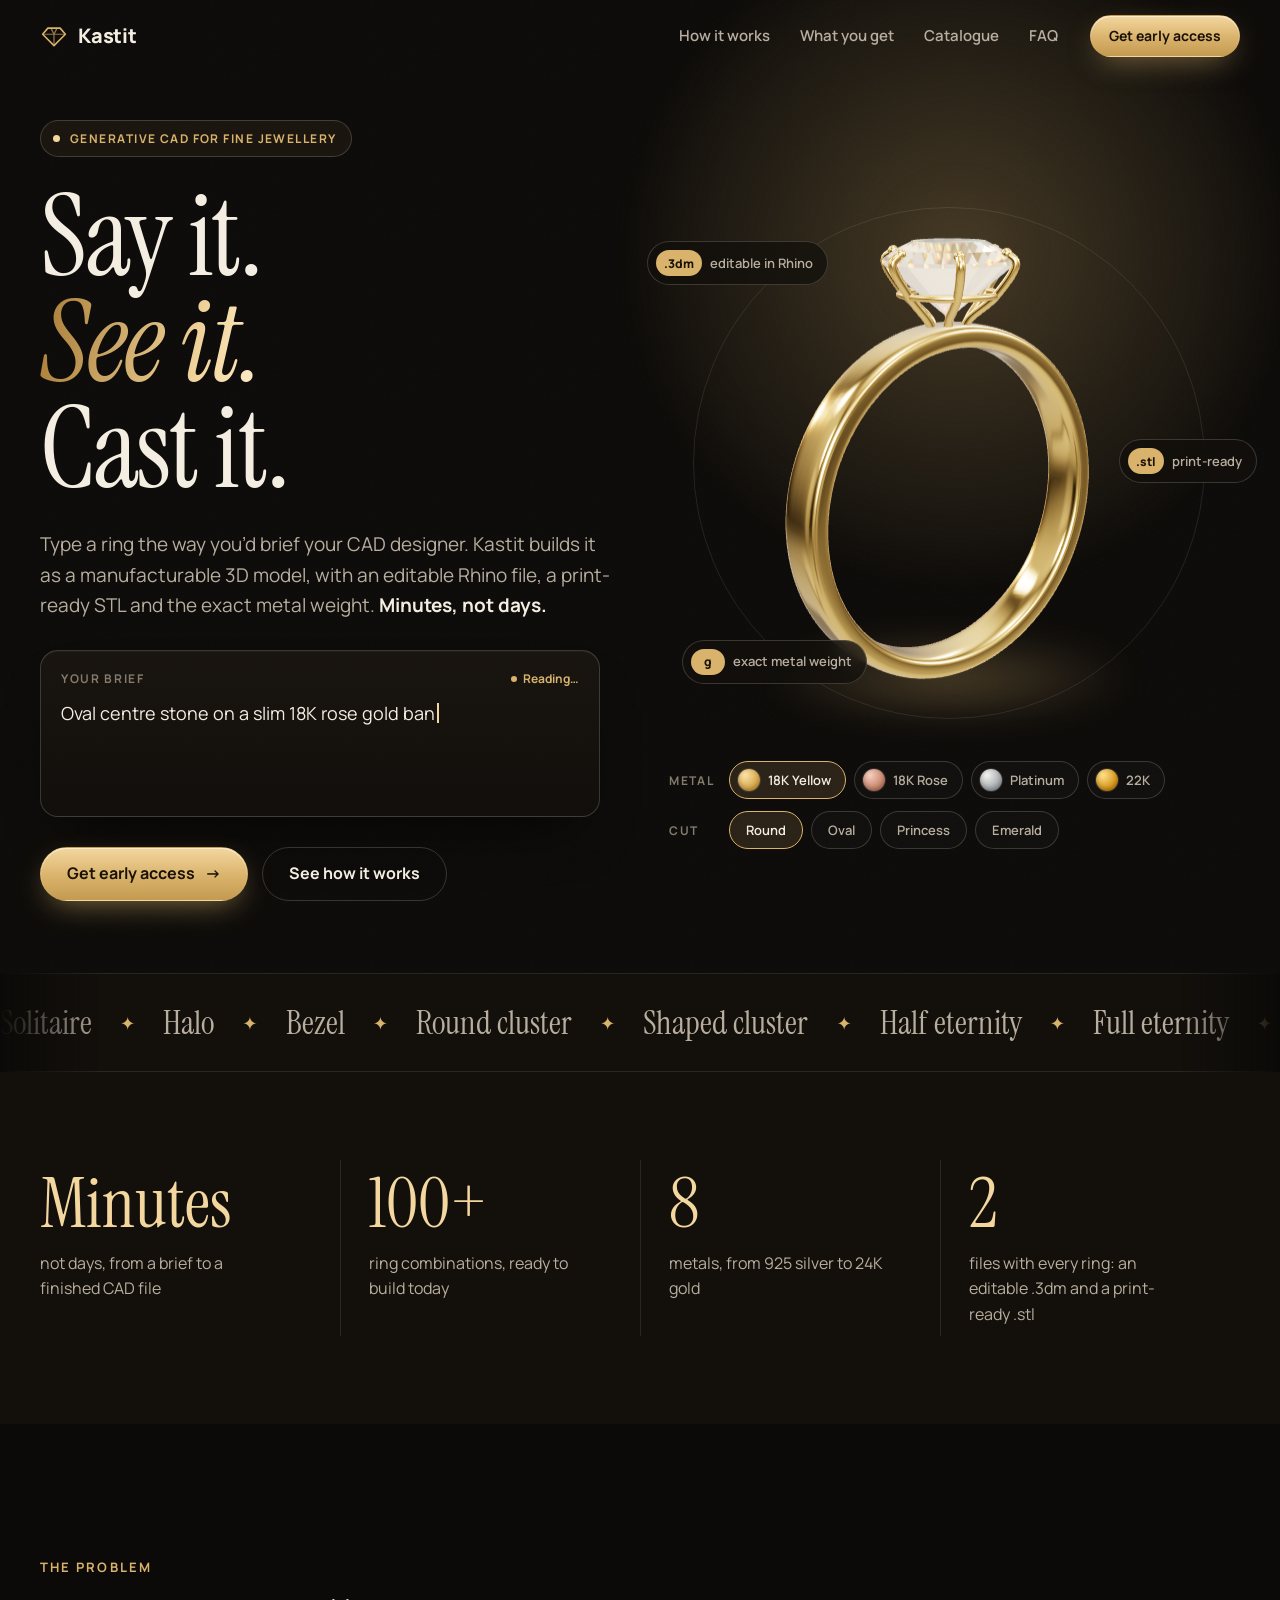
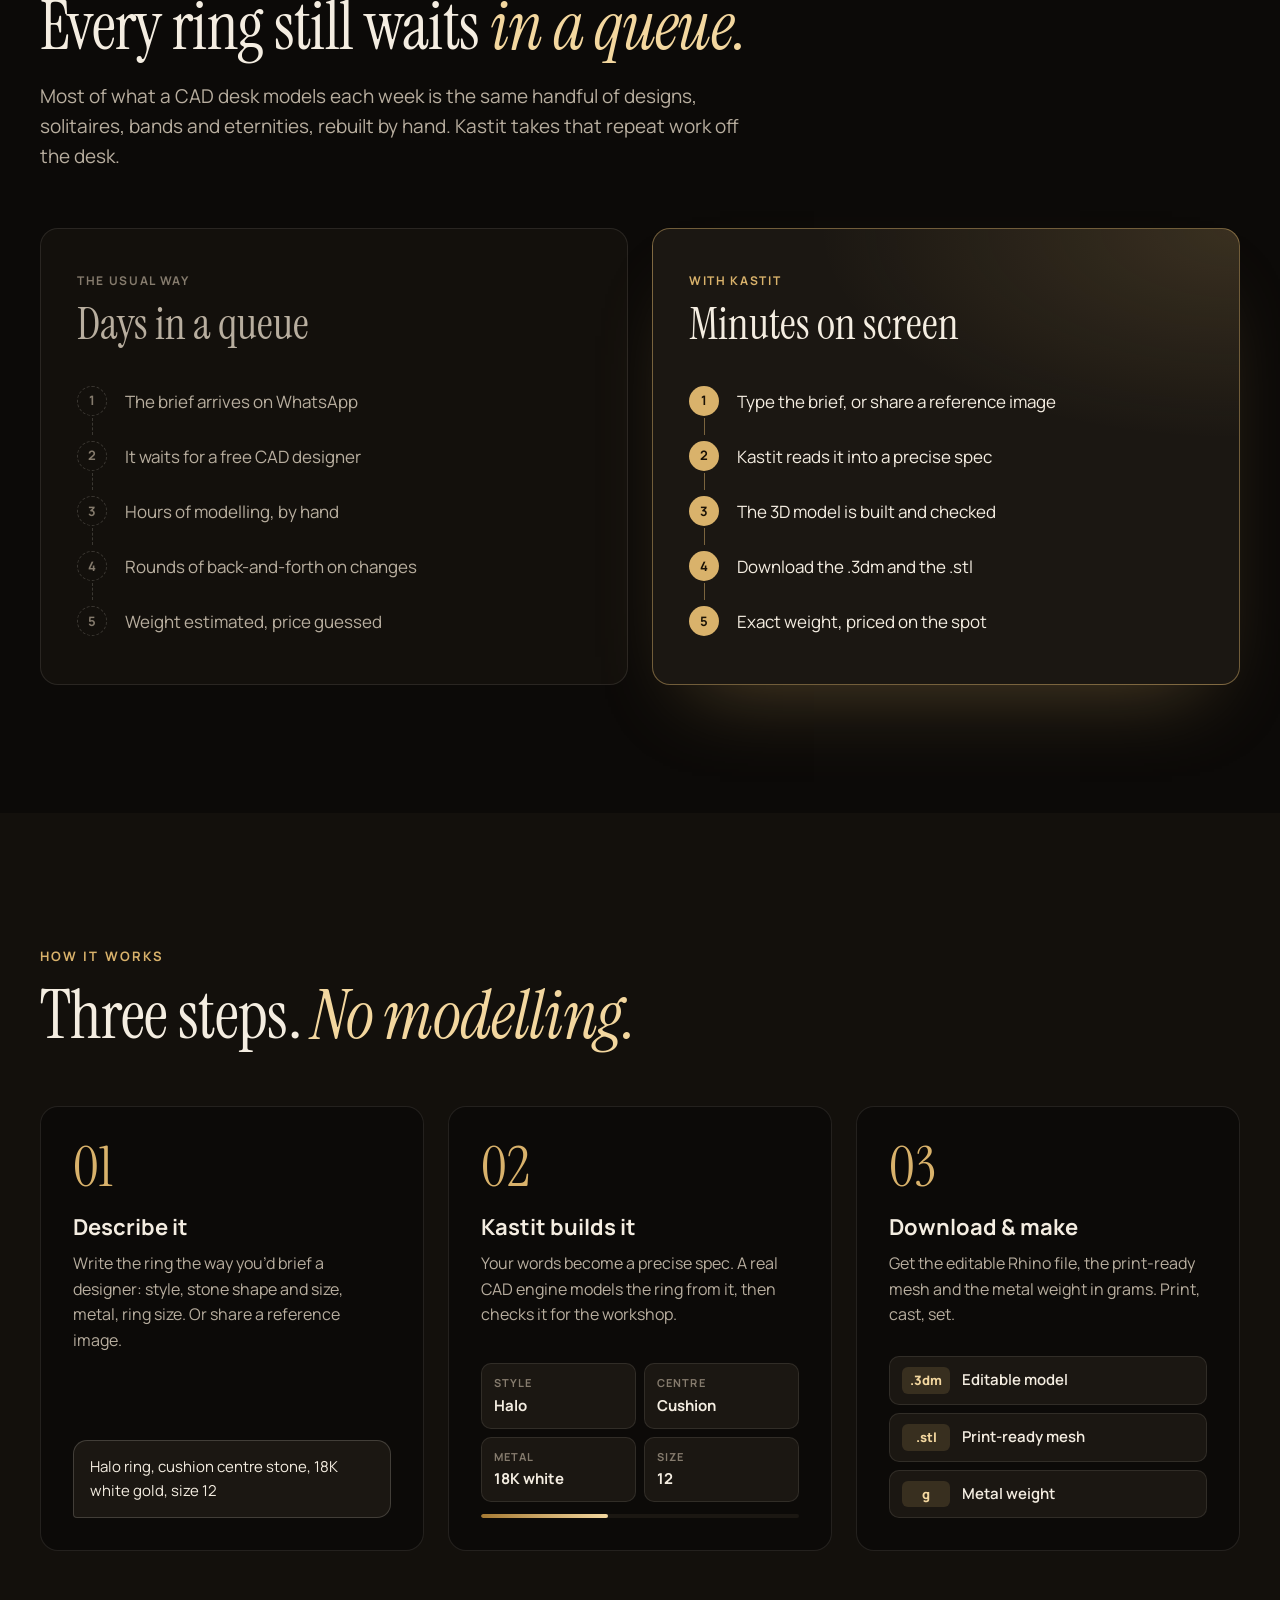
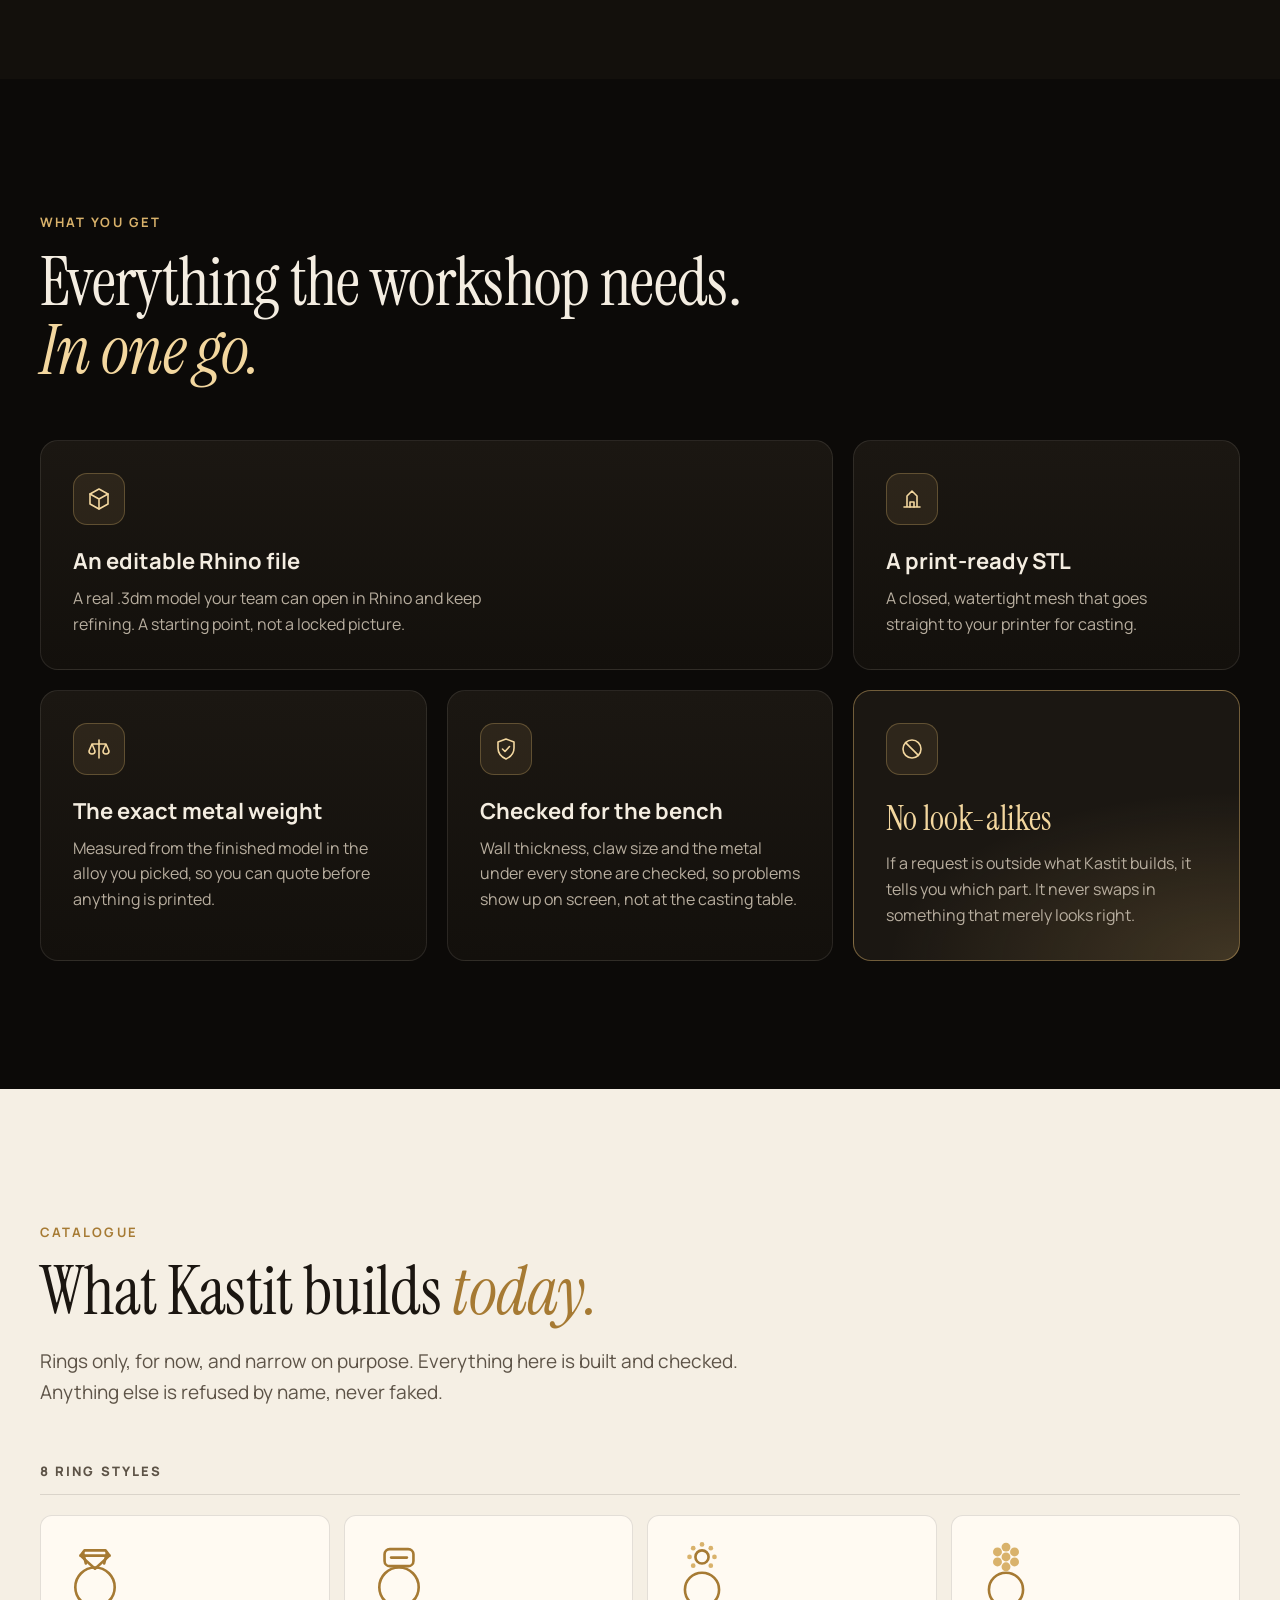
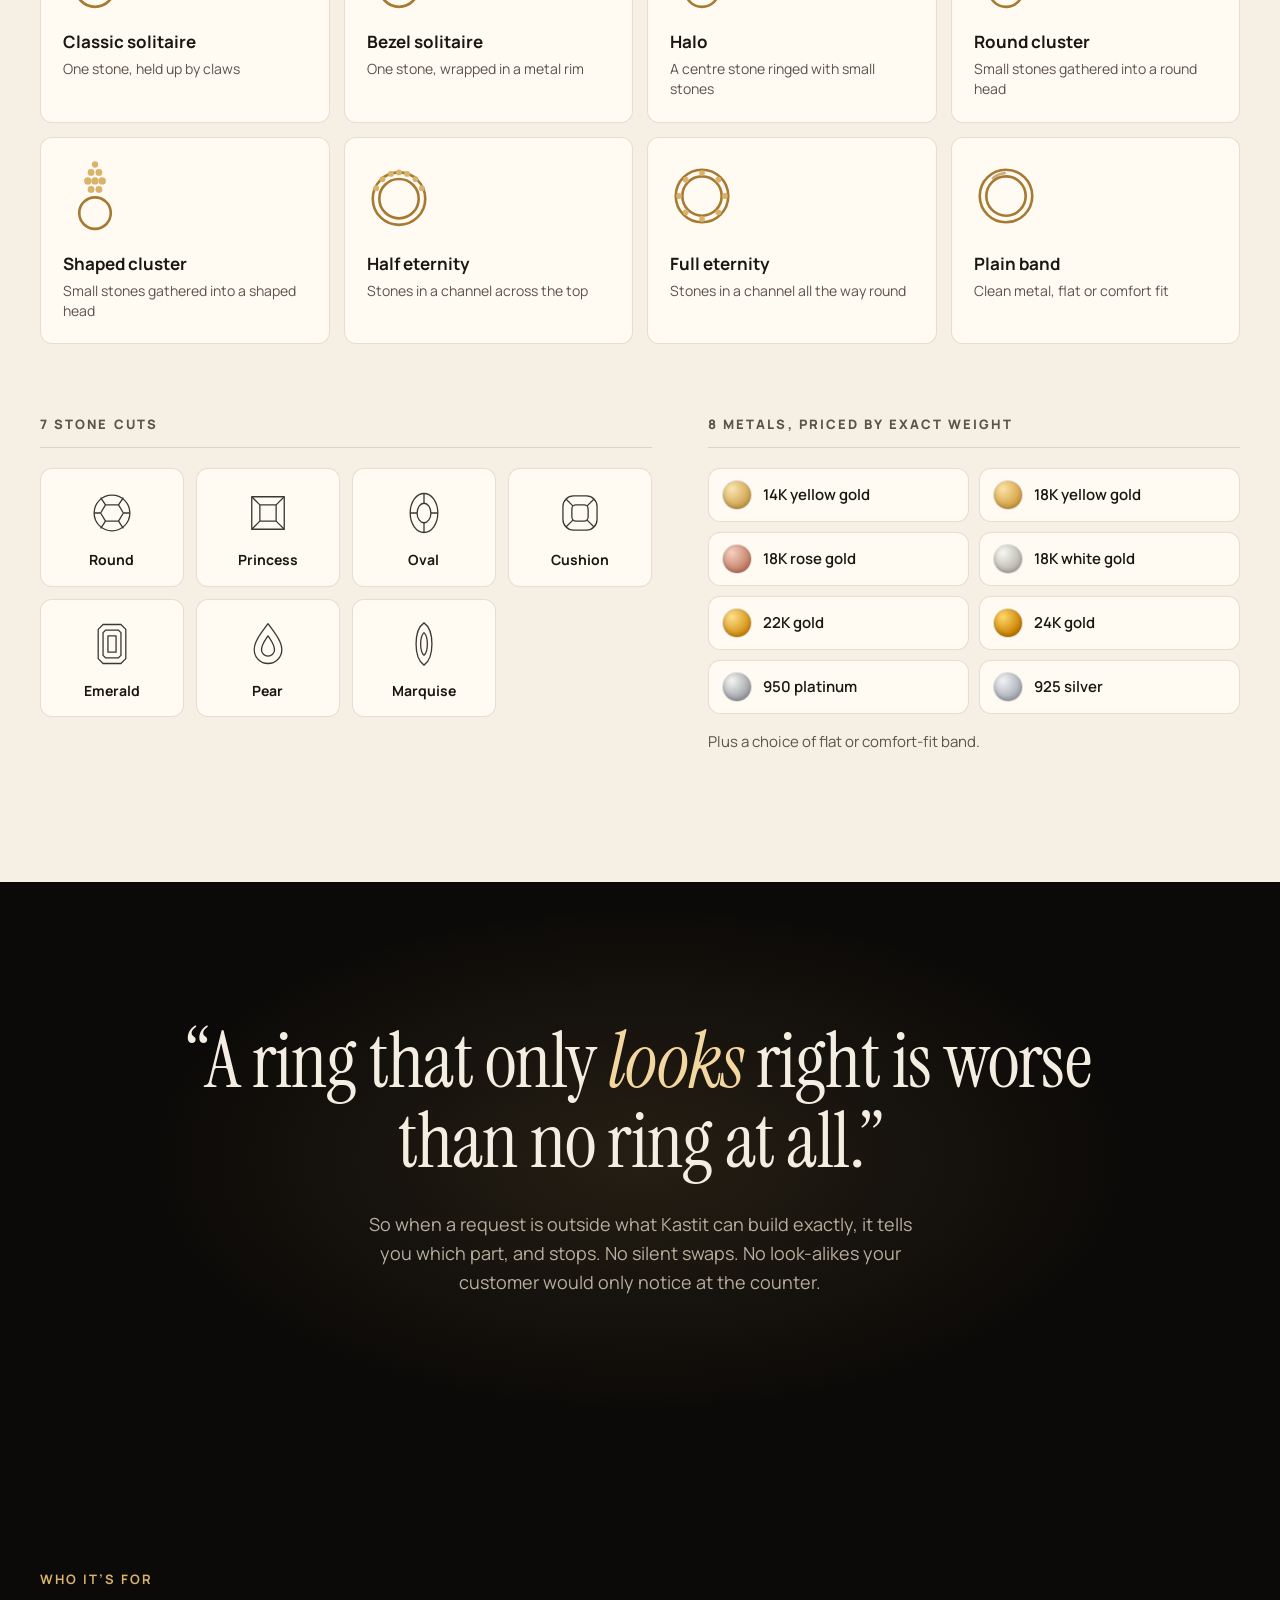
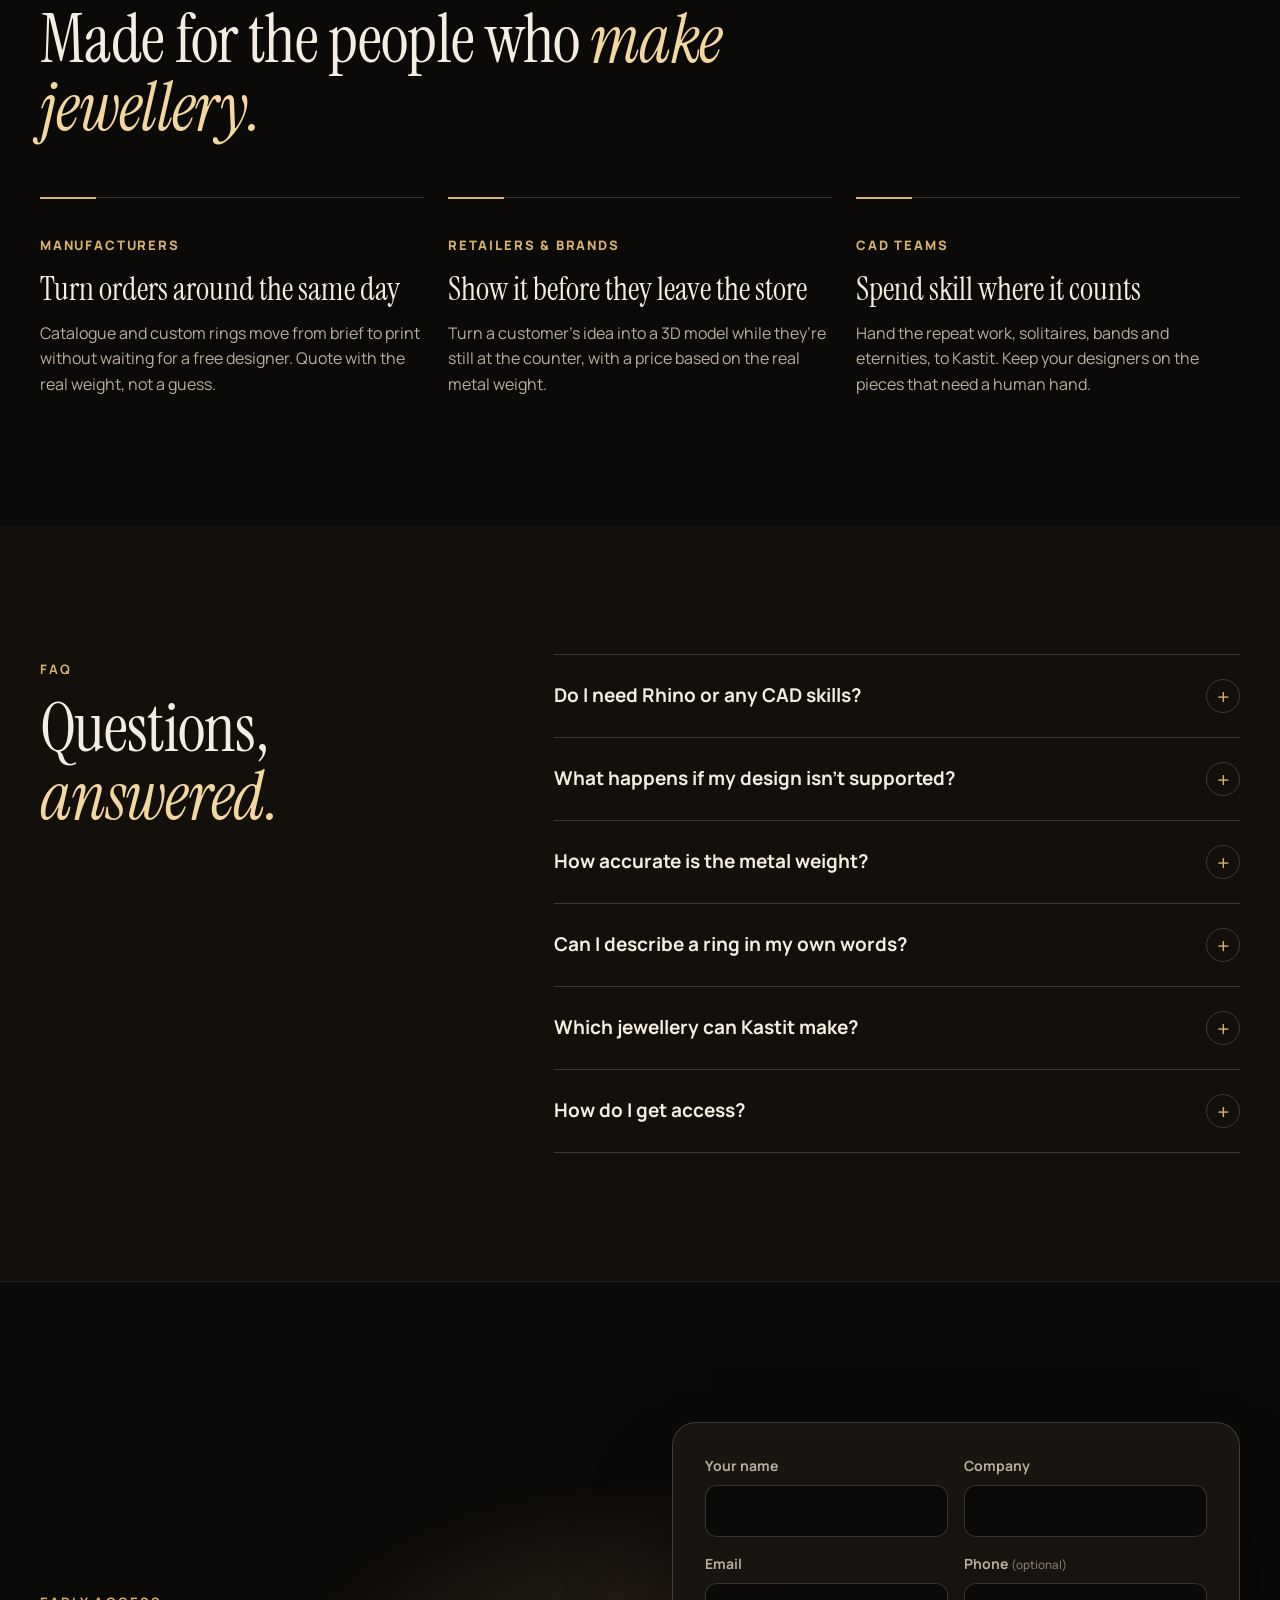
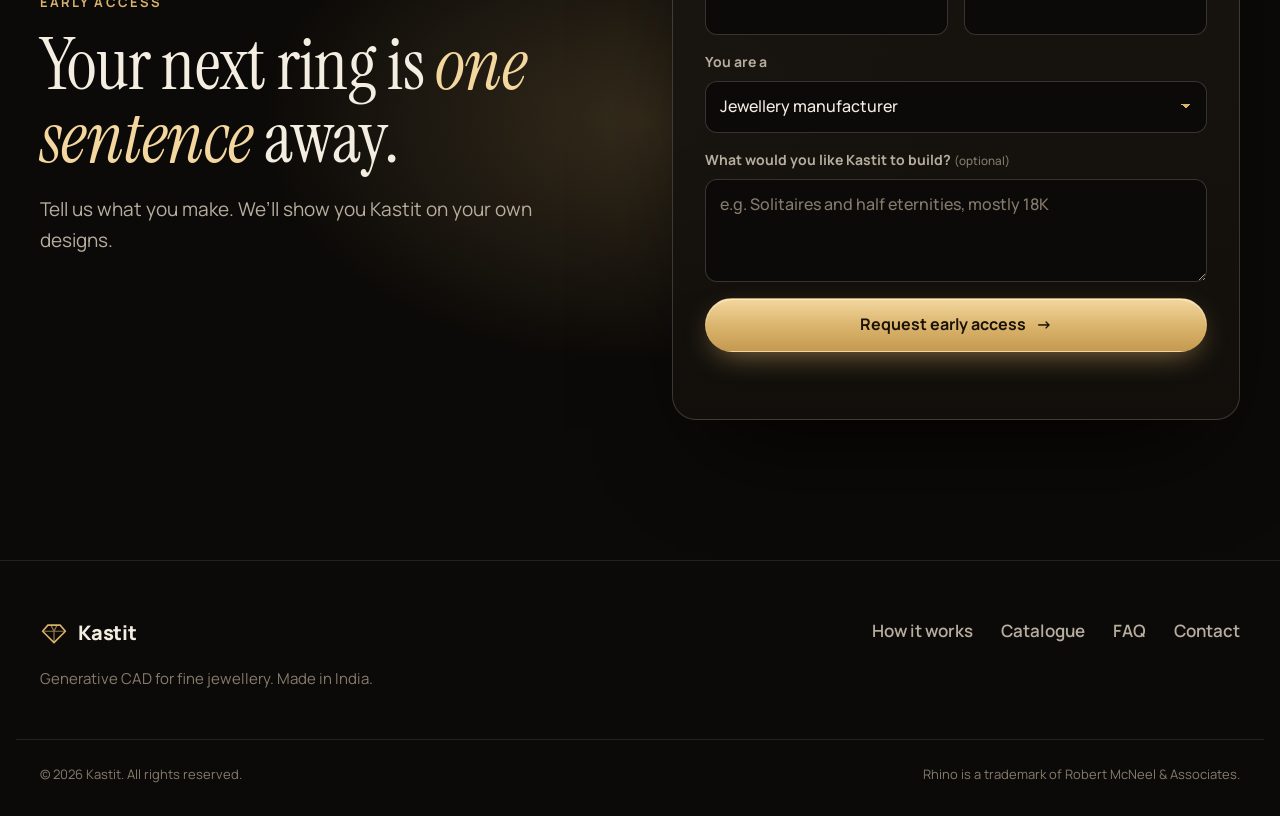
==== commit e17831ce: "FIrst commit" ====
--- a/index.html
+++ b/index.html
@@ -3,16 +3,16 @@
 <head>
   <meta charset="utf-8">
   <meta name="viewport" content="width=device-width, initial-scale=1, viewport-fit=cover">
-  <title>Kanvas — Describe a ring. Get it CAD-ready in minutes.</title>
-  <meta name="description" content="Kanvas is generative CAD for fine jewellery. Describe a ring in plain words and get a manufacturable 3D model: an editable Rhino file, a print-ready STL and the exact metal weight — in minutes, not days.">
+  <title>Kastit — Describe a ring. Get it CAD-ready in minutes.</title>
+  <meta name="description" content="Kastit is generative CAD for fine jewellery. Describe a ring in plain words and get a manufacturable 3D model: an editable Rhino file, a print-ready STL and the exact metal weight — in minutes, not days.">
   <meta name="theme-color" content="#0c0a08">
 
   <!-- Social previews. Replace /assets/og.png with the absolute URL
        (https://your-domain/assets/og.png) once the domain is live:
        WhatsApp, LinkedIn and Facebook ignore relative image paths. -->
   <meta property="og:type" content="website">
-  <meta property="og:site_name" content="Kanvas">
-  <meta property="og:title" content="Kanvas — Describe a ring. Get it CAD-ready in minutes.">
+  <meta property="og:site_name" content="Kastit">
+  <meta property="og:title" content="Kastit — Describe a ring. Get it CAD-ready in minutes.">
   <meta property="og:description" content="Generative CAD for fine jewellery. An editable Rhino file, a print-ready STL and the exact metal weight — from one sentence.">
   <meta property="og:image" content="/assets/og.png">
   <meta property="og:image:width" content="1200">
@@ -32,7 +32,7 @@
   {
     "@context": "https://schema.org",
     "@type": "SoftwareApplication",
-    "name": "Kanvas",
+    "name": "Kastit",
     "applicationCategory": "DesignApplication",
     "operatingSystem": "Web",
     "description": "Generative CAD for fine jewellery: describe a ring and get a manufacturable 3D model, an editable Rhino file, a print-ready STL and the exact metal weight."
@@ -45,12 +45,12 @@
   <!-- ───────────────────────── Navigation ───────────────────────── -->
   <header class="nav" data-nav>
     <div class="shell nav__inner">
-      <a class="brand" href="#top" aria-label="Kanvas home">
+      <a class="brand" href="#top" aria-label="Kastit home">
         <svg class="brand__mark" viewBox="0 0 32 32" aria-hidden="true">
           <path d="M9 7h14l6 7-13 13L3 14z" fill="none" stroke="currentColor" stroke-width="1.8" stroke-linejoin="round"/>
           <path d="M3 14h26M12.5 7 16 14l3.5-7M16 14v13" fill="none" stroke="currentColor" stroke-width="1.4" stroke-linejoin="round" opacity=".65"/>
         </svg>
-        <span>Kanvas</span>
+        <span>Kastit</span>
       </a>
 
       <nav class="nav__links" id="nav-links" aria-label="Main">
@@ -87,7 +87,7 @@
           </h1>
 
           <p class="hero__lead">
-            Type a ring the way you’d brief your CAD designer. Kanvas builds it as a
+            Type a ring the way you’d brief your CAD designer. Kastit builds it as a
             manufacturable 3D model, with an editable Rhino file, a print-ready STL and the
             exact metal weight. <strong>Minutes, not days.</strong>
           </p>
@@ -99,7 +99,7 @@
               <span class="brief__status" data-brief-status>Reading…</span>
             </div>
             <p class="brief__text"><span data-brief-text>A round solitaire, about 1 carat, in 18K yellow gold. Comfort fit, size 14.</span><span class="caret" aria-hidden="true"></span></p>
-            <ul class="brief__chips" data-brief-chips aria-label="What Kanvas read from the brief"></ul>
+            <ul class="brief__chips" data-brief-chips aria-label="What Kastit read from the brief"></ul>
           </div>
 
           <div class="hero__ctas">
@@ -157,7 +157,7 @@
     </section>
 
     <!-- ───────────────────────── Marquee ───────────────────────── -->
-    <div class="marquee" aria-label="Ring styles, stone cuts and metals Kanvas builds">
+    <div class="marquee" aria-label="Ring styles, stone cuts and metals Kastit builds">
       <div class="marquee__track">
         <ul>
           <li>Solitaire</li><li>Halo</li><li>Bezel</li><li>Round cluster</li><li>Shaped cluster</li><li>Half eternity</li><li>Full eternity</li><li>Plain band</li>
@@ -173,7 +173,7 @@
     </div>
 
     <!-- ───────────────────────── Numbers ───────────────────────── -->
-    <section class="stats" aria-label="Kanvas in numbers">
+    <section class="stats" aria-label="Kastit in numbers">
       <div class="shell stats__grid">
         <div class="stat" data-reveal>
           <b class="stat__n">Minutes</b>
@@ -202,7 +202,7 @@
           <h2>Every ring still waits <em>in a queue.</em></h2>
           <p class="section__sub">
             Most of what a CAD desk models each week is the same handful of designs,
-            solitaires, bands and eternities, rebuilt by hand. Kanvas takes that repeat work
+            solitaires, bands and eternities, rebuilt by hand. Kastit takes that repeat work
             off the desk.
           </p>
         </div>
@@ -224,12 +224,12 @@
 
           <article class="versus__card versus__card--new" data-reveal>
             <header>
-              <span class="versus__tag">With Kanvas</span>
+              <span class="versus__tag">With Kastit</span>
               <h3>Minutes on screen</h3>
             </header>
             <ol class="timeline timeline--gold">
               <li>Type the brief, or share a reference image</li>
-              <li>Kanvas reads it into a precise spec</li>
+              <li>Kastit reads it into a precise spec</li>
               <li>The 3D model is built and checked</li>
               <li>Download the .3dm and the .stl</li>
               <li>Exact weight, priced on the spot</li>
@@ -259,7 +259,7 @@
 
           <article class="step" data-reveal>
             <span class="step__n">02</span>
-            <h3>Kanvas builds it</h3>
+            <h3>Kastit builds it</h3>
             <p>Your words become a precise spec. A real CAD engine models the ring from it, then checks it for the workshop.</p>
             <div class="step__visual">
               <dl class="spec">
@@ -334,7 +334,7 @@
               <svg viewBox="0 0 24 24"><circle cx="12" cy="12" r="9"/><path d="M5.6 5.6l12.8 12.8"/></svg>
             </div>
             <h3>No look-alikes</h3>
-            <p>If a request is outside what Kanvas builds, it tells you which part. It never swaps in something that merely looks right.</p>
+            <p>If a request is outside what Kastit builds, it tells you which part. It never swaps in something that merely looks right.</p>
           </article>
         </div>
       </div>
@@ -345,7 +345,7 @@
       <div class="shell">
         <div class="section__head" data-reveal>
           <p class="eyebrow">Catalogue</p>
-          <h2>What Kanvas builds <em>today.</em></h2>
+          <h2>What Kastit builds <em>today.</em></h2>
           <p class="section__sub">
             Rings only, for now, and narrow on purpose. Everything here is built and checked.
             Anything else is refused by name, never faked.
@@ -427,7 +427,7 @@
           <p>“A ring that only <em>looks</em> right is worse than no ring at all.”</p>
         </blockquote>
         <p class="promise__sub" data-reveal>
-          So when a request is outside what Kanvas can build exactly, it tells you which part,
+          So when a request is outside what Kastit can build exactly, it tells you which part,
           and stops. No silent swaps. No look-alikes your customer would only notice at the counter.
         </p>
       </div>
@@ -455,7 +455,7 @@
           <article class="who__card" data-reveal>
             <span class="who__n">CAD teams</span>
             <h3>Spend skill where it counts</h3>
-            <p>Hand the repeat work, solitaires, bands and eternities, to Kanvas. Keep your designers on the pieces that need a human hand.</p>
+            <p>Hand the repeat work, solitaires, bands and eternities, to Kastit. Keep your designers on the pieces that need a human hand.</p>
           </article>
         </div>
       </div>
@@ -476,7 +476,7 @@
           </details>
           <details data-reveal>
             <summary>What happens if my design isn’t supported?</summary>
-            <p>Kanvas tells you exactly which part it can’t build yet, such as the stone shape or the band style. It never quietly swaps in a similar-looking ring.</p>
+            <p>Kastit tells you exactly which part it can’t build yet, such as the stone shape or the band style. It never quietly swaps in a similar-looking ring.</p>
           </details>
           <details data-reveal>
             <summary>How accurate is the metal weight?</summary>
@@ -487,12 +487,12 @@
             <p>Yes. Write it the way you’d brief a CAD designer: style, stone shape and size, metal and ring size. You can also share a reference image.</p>
           </details>
           <details data-reveal>
-            <summary>Which jewellery can Kanvas make?</summary>
+            <summary>Which jewellery can Kastit make?</summary>
             <p>Rings, today: 8 styles, 7 stone cuts, 2 band profiles and 8 metals. Pendants and earrings aren’t supported yet.</p>
           </details>
           <details data-reveal>
             <summary>How do I get access?</summary>
-            <p>Kanvas is in early access. Leave your details below and we’ll get in touch.</p>
+            <p>Kastit is in early access. Leave your details below and we’ll get in touch.</p>
           </details>
         </div>
       </div>
@@ -505,7 +505,7 @@
         <div class="cta__copy" data-reveal>
           <p class="eyebrow">Early access</p>
           <h2>Your next ring is <em>one sentence</em> away.</h2>
-          <p class="section__sub">Tell us what you make. We’ll show you Kanvas on your own designs.</p>
+          <p class="section__sub">Tell us what you make. We’ll show you Kastit on your own designs.</p>
         </div>
 
         <form class="form" data-access-form novalidate data-reveal>
@@ -525,7 +525,7 @@
               <option>Something else</option>
             </select>
           </label>
-          <label><span>What would you like Kanvas to build? <small>(optional)</small></span>
+          <label><span>What would you like Kastit to build? <small>(optional)</small></span>
             <textarea name="message" rows="3" placeholder="e.g. Solitaires and half eternities, mostly 18K"></textarea>
           </label>
           <button class="btn btn--gold btn--block" type="submit">Request early access <span aria-hidden="true">→</span></button>
@@ -540,12 +540,12 @@
   <footer class="footer">
     <div class="shell footer__inner">
       <div>
-        <a class="brand" href="#top" aria-label="Kanvas home">
+        <a class="brand" href="#top" aria-label="Kastit home">
           <svg class="brand__mark" viewBox="0 0 32 32" aria-hidden="true">
             <path d="M9 7h14l6 7-13 13L3 14z" fill="none" stroke="currentColor" stroke-width="1.8" stroke-linejoin="round"/>
             <path d="M3 14h26M12.5 7 16 14l3.5-7M16 14v13" fill="none" stroke="currentColor" stroke-width="1.4" stroke-linejoin="round" opacity=".65"/>
           </svg>
-          <span>Kanvas</span>
+          <span>Kastit</span>
         </a>
         <p class="footer__tag">Generative CAD for fine jewellery. Made in India.</p>
       </div>
@@ -557,7 +557,7 @@
       </nav>
     </div>
     <div class="shell footer__legal">
-      <span>© <span data-year>2026</span> Kanvas. All rights reserved.</span>
+      <span>© <span data-year>2026</span> Kastit. All rights reserved.</span>
       <span>Rhino is a trademark of Robert McNeel &amp; Associates.</span>
     </div>
   </footer>
--- a/styles.css
+++ b/styles.css
@@ -1,5 +1,5 @@
 /* ==========================================================================
-   Kanvas marketing site
+   Kastit marketing site
    Dark, warm "jeweller's showcase" palette with one light paper section.
    ========================================================================== */
 
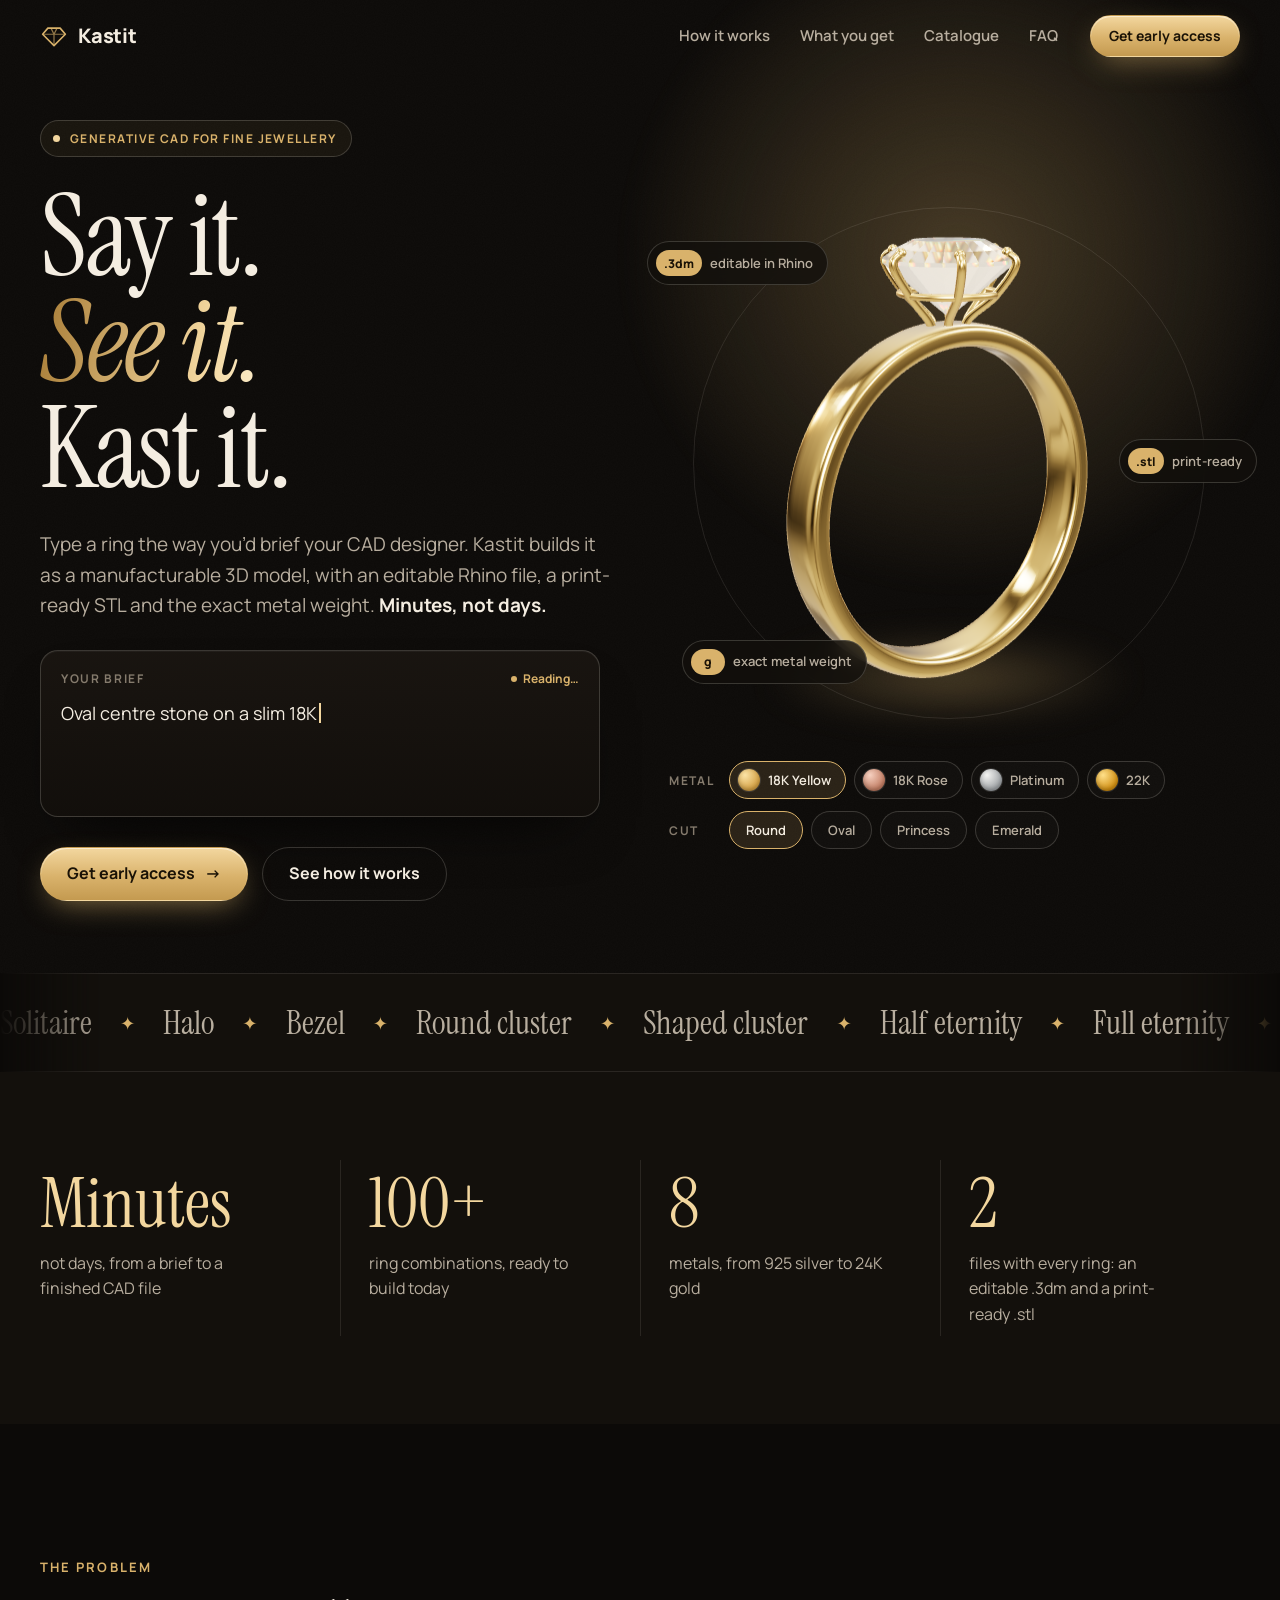
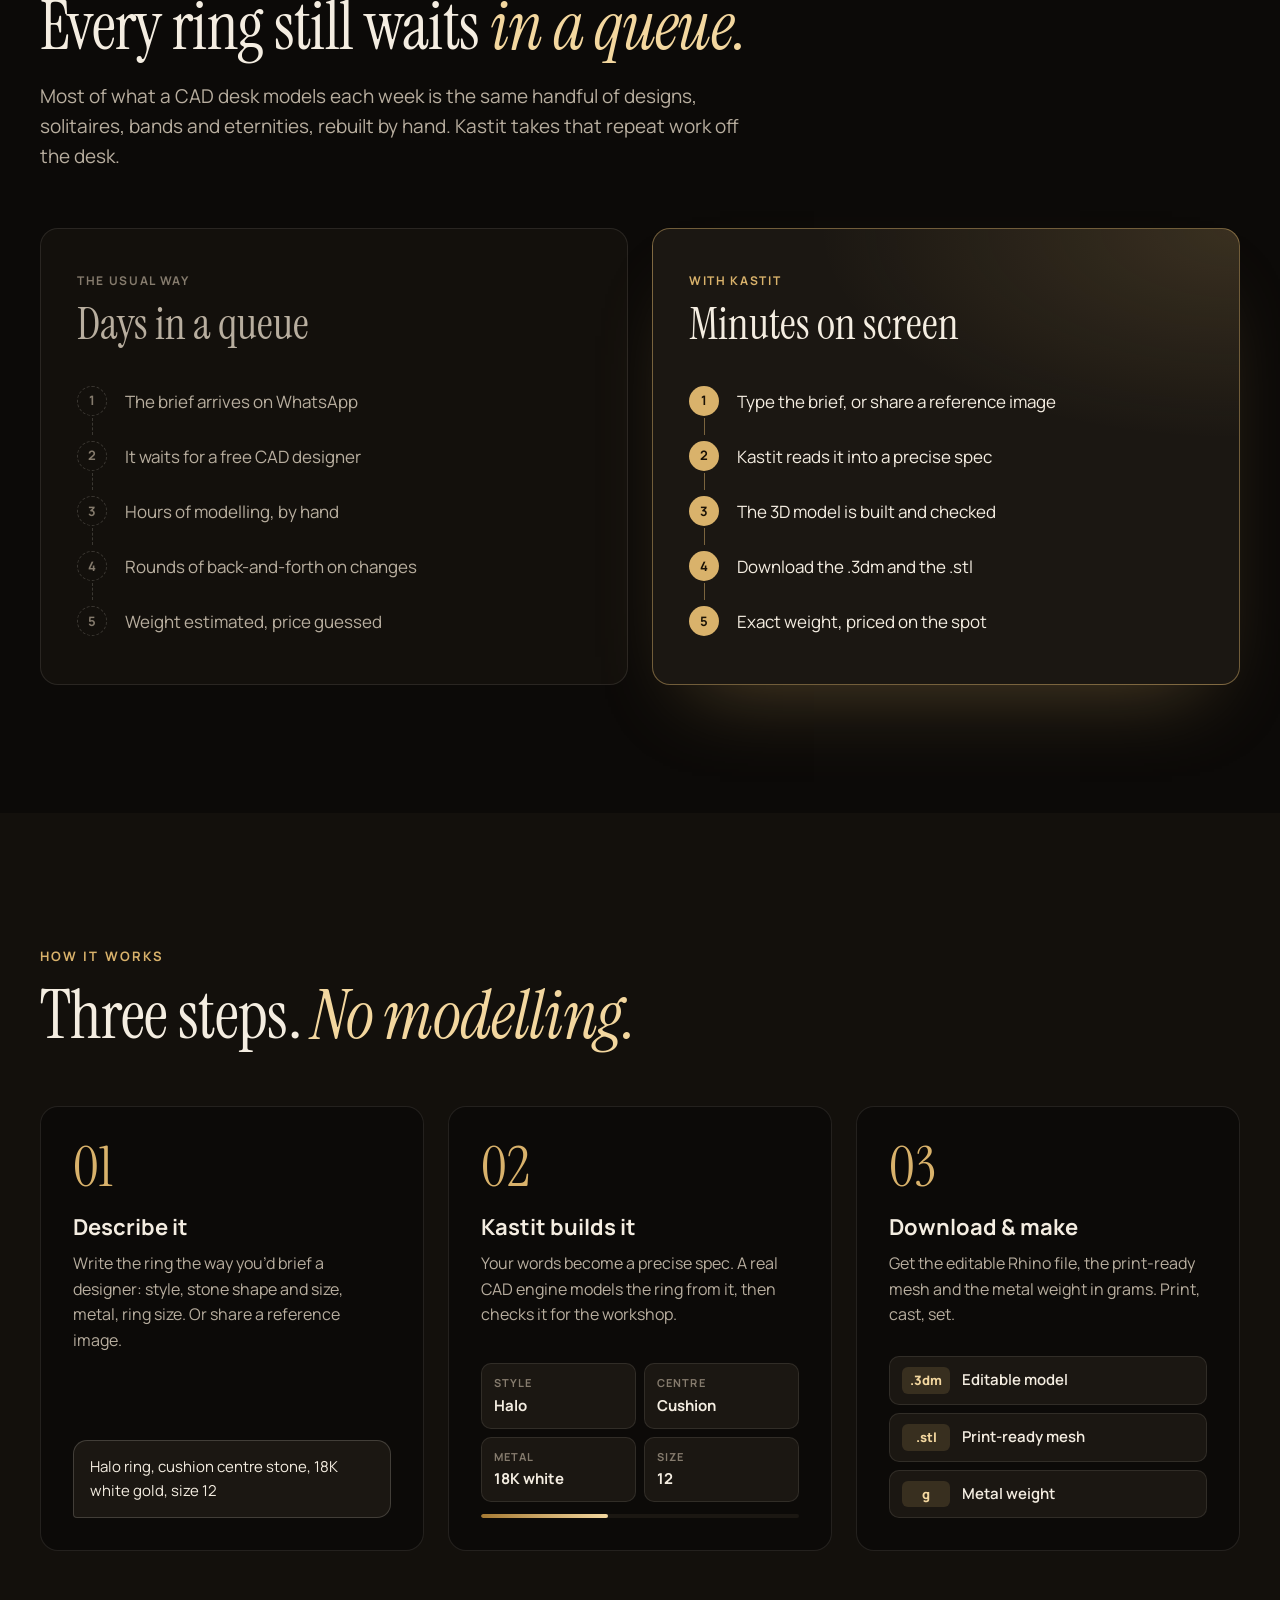
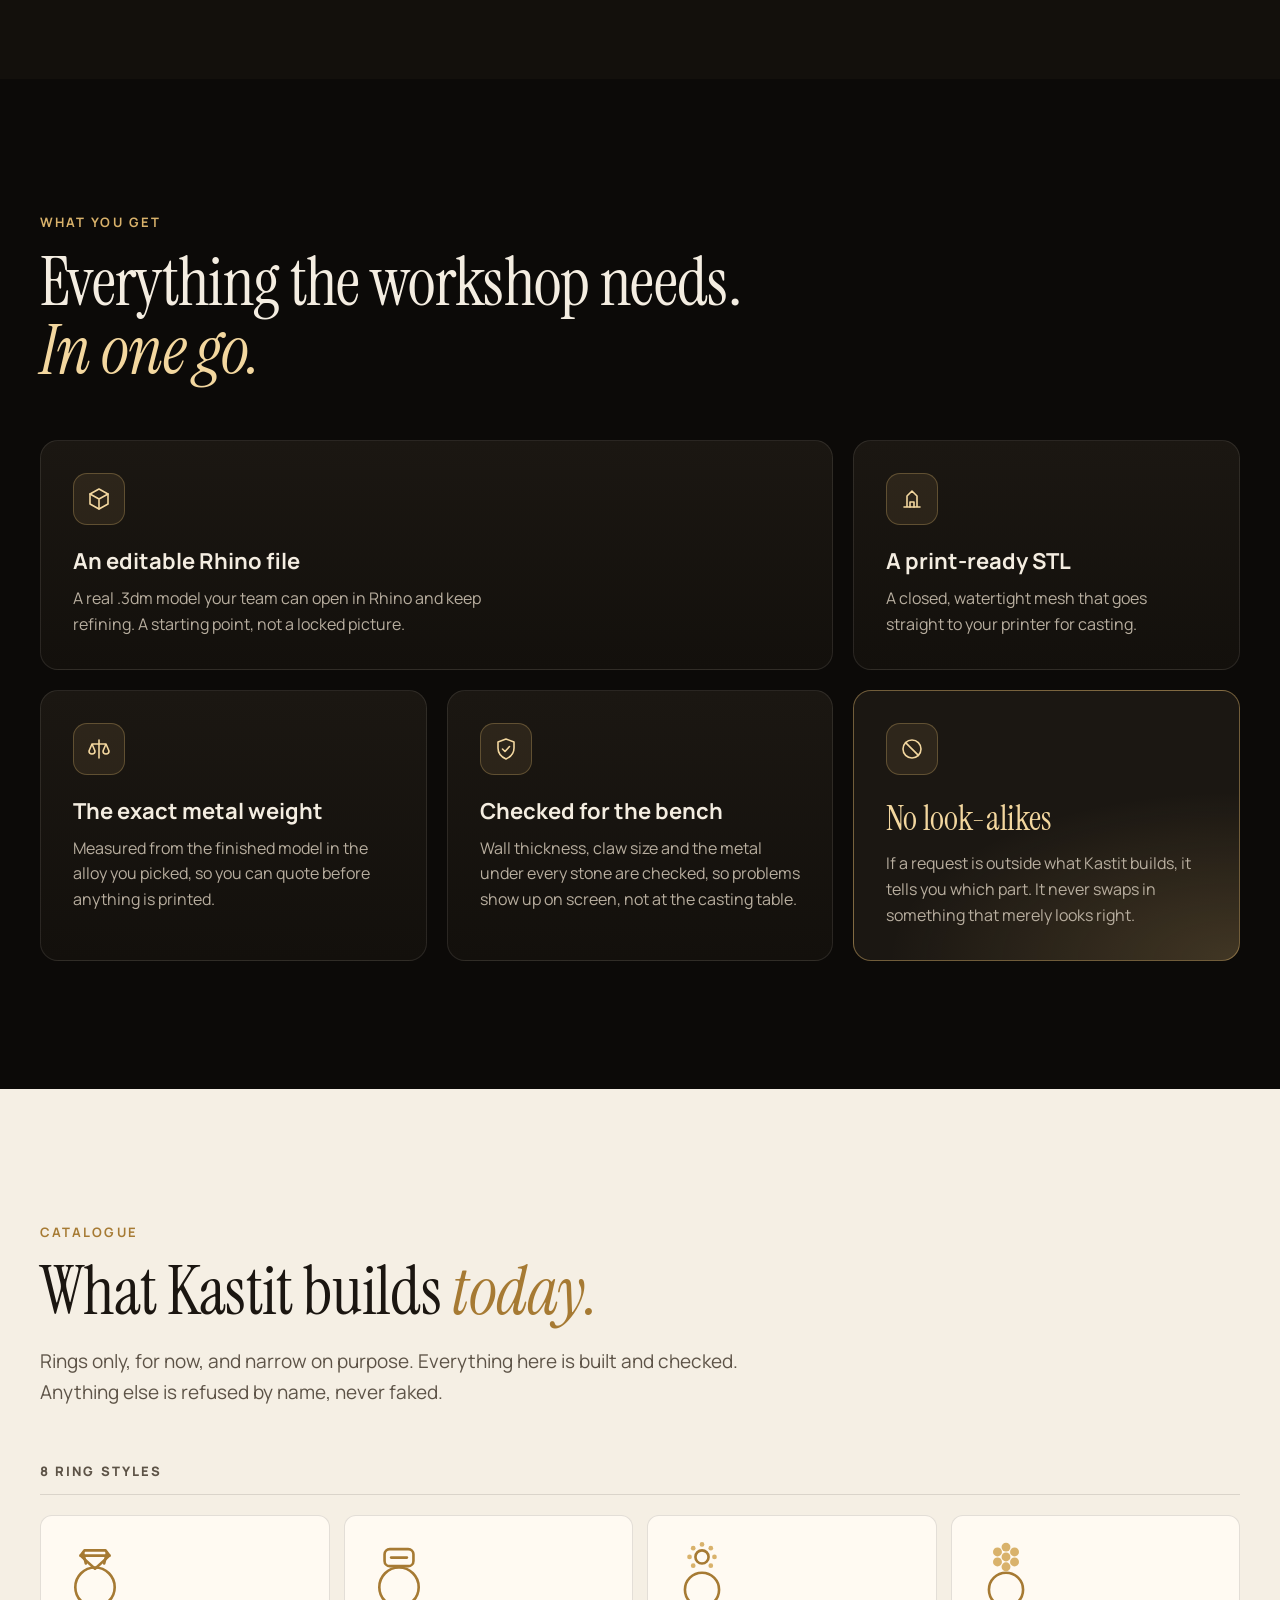
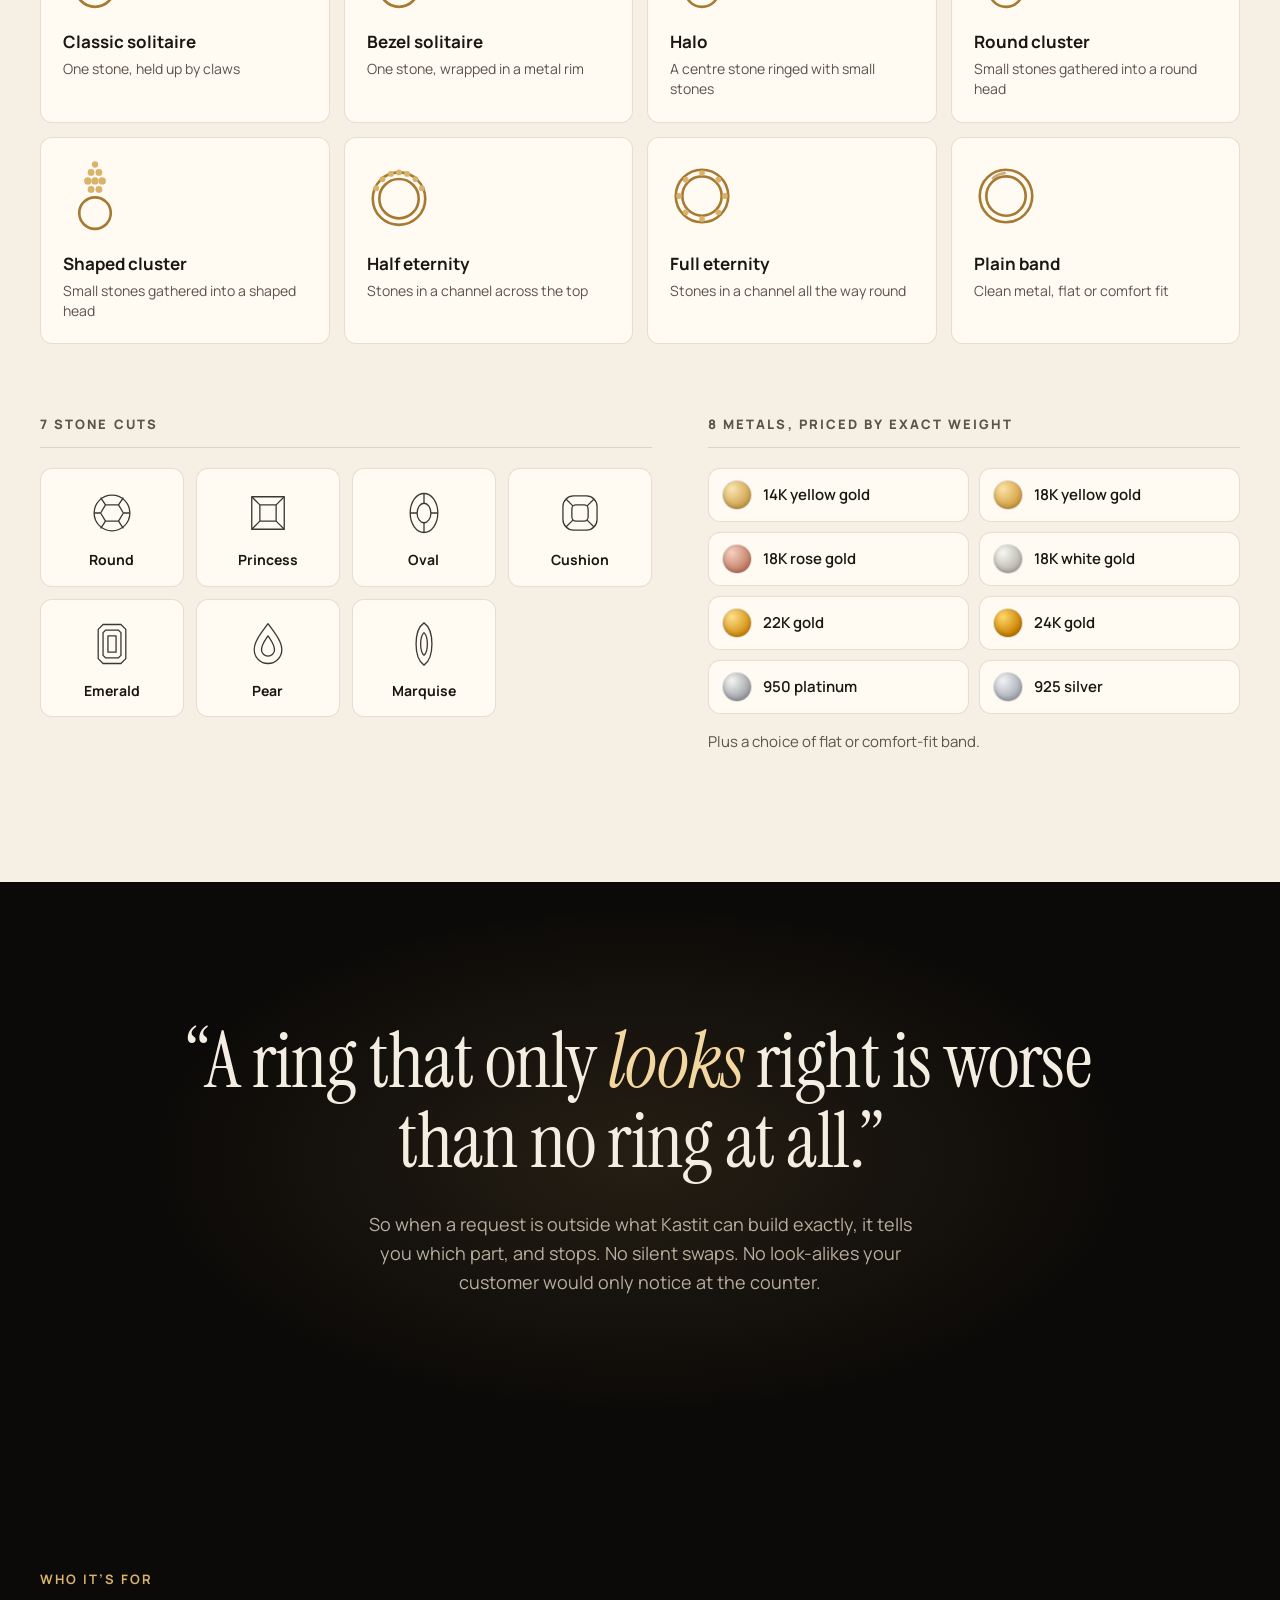
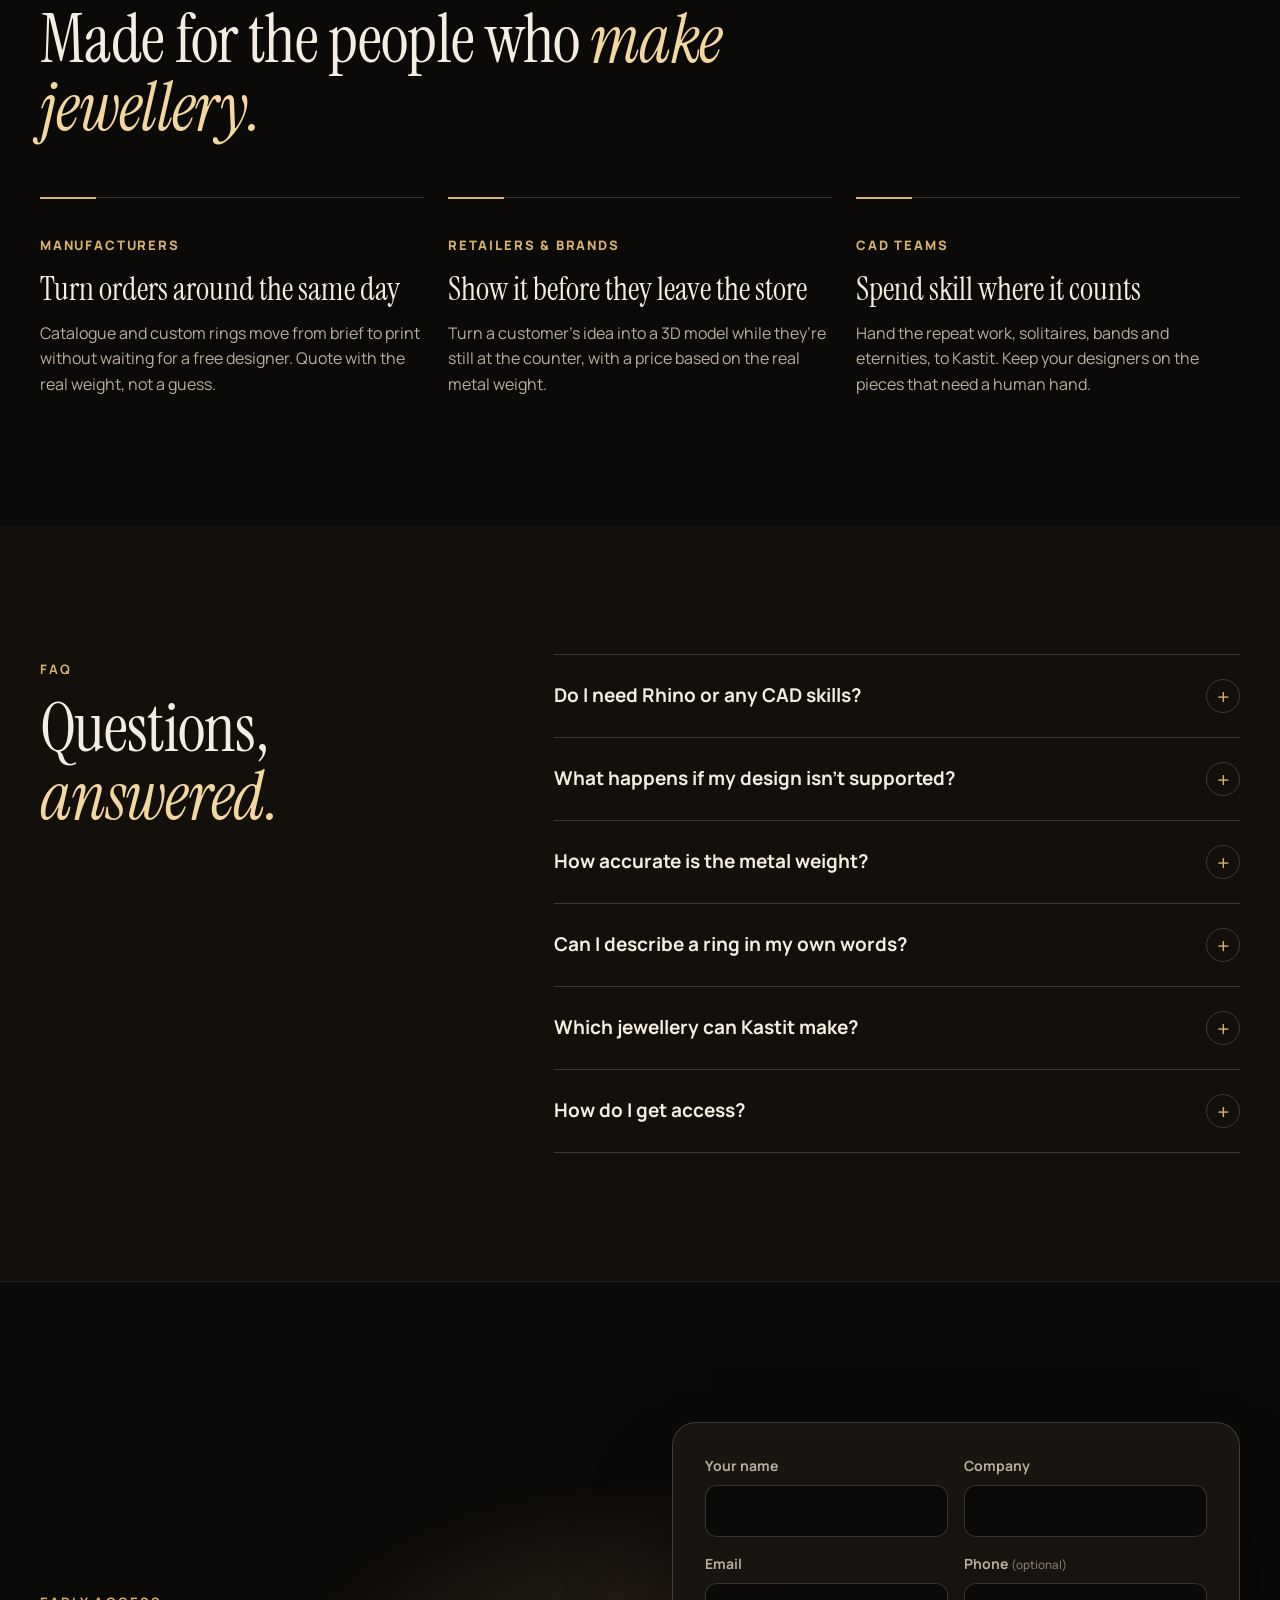
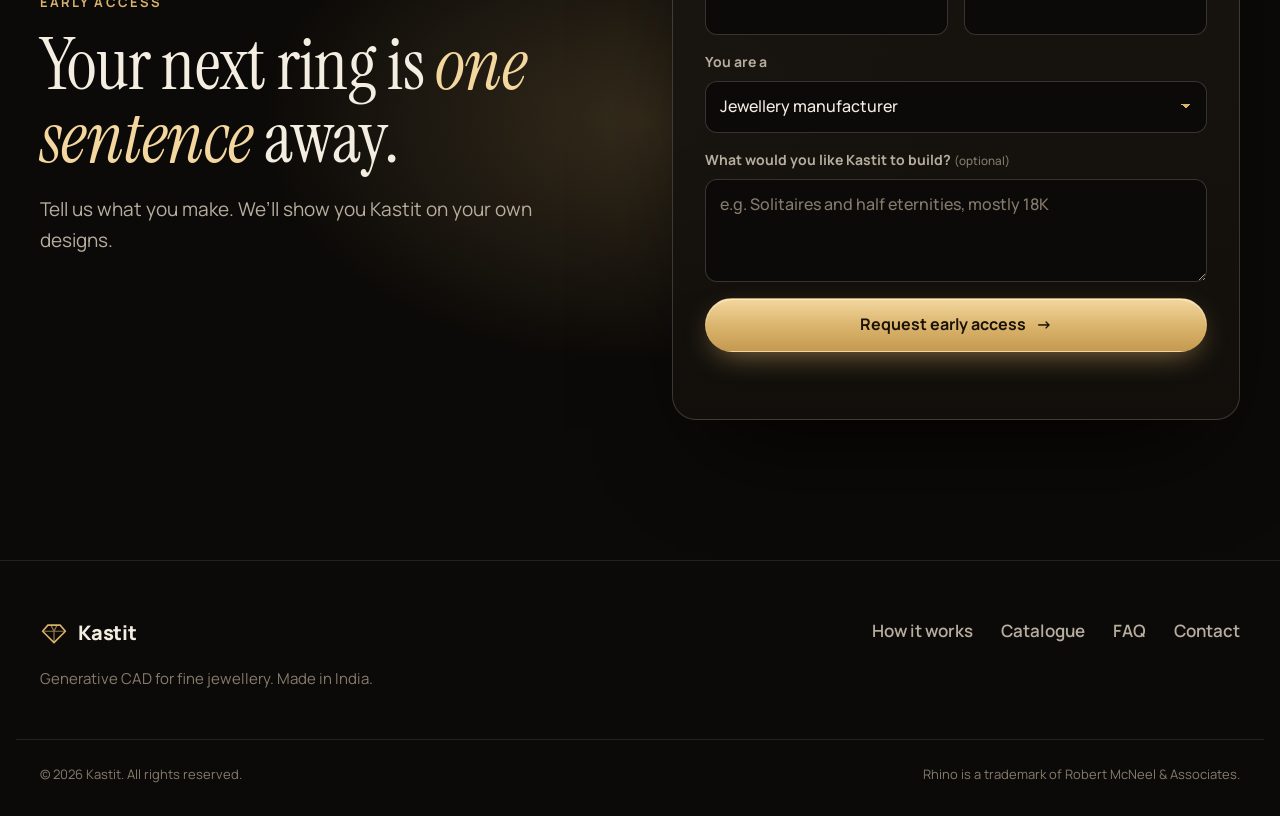
==== commit 3c3151ed: "Change spelling" ====
--- a/index.html
+++ b/index.html
@@ -83,7 +83,7 @@
           <h1 class="hero__title">
             Say it.<br>
             <em class="shine">See it.</em><br>
-            Cast it.
+            Kast it.
           </h1>
 
           <p class="hero__lead">
